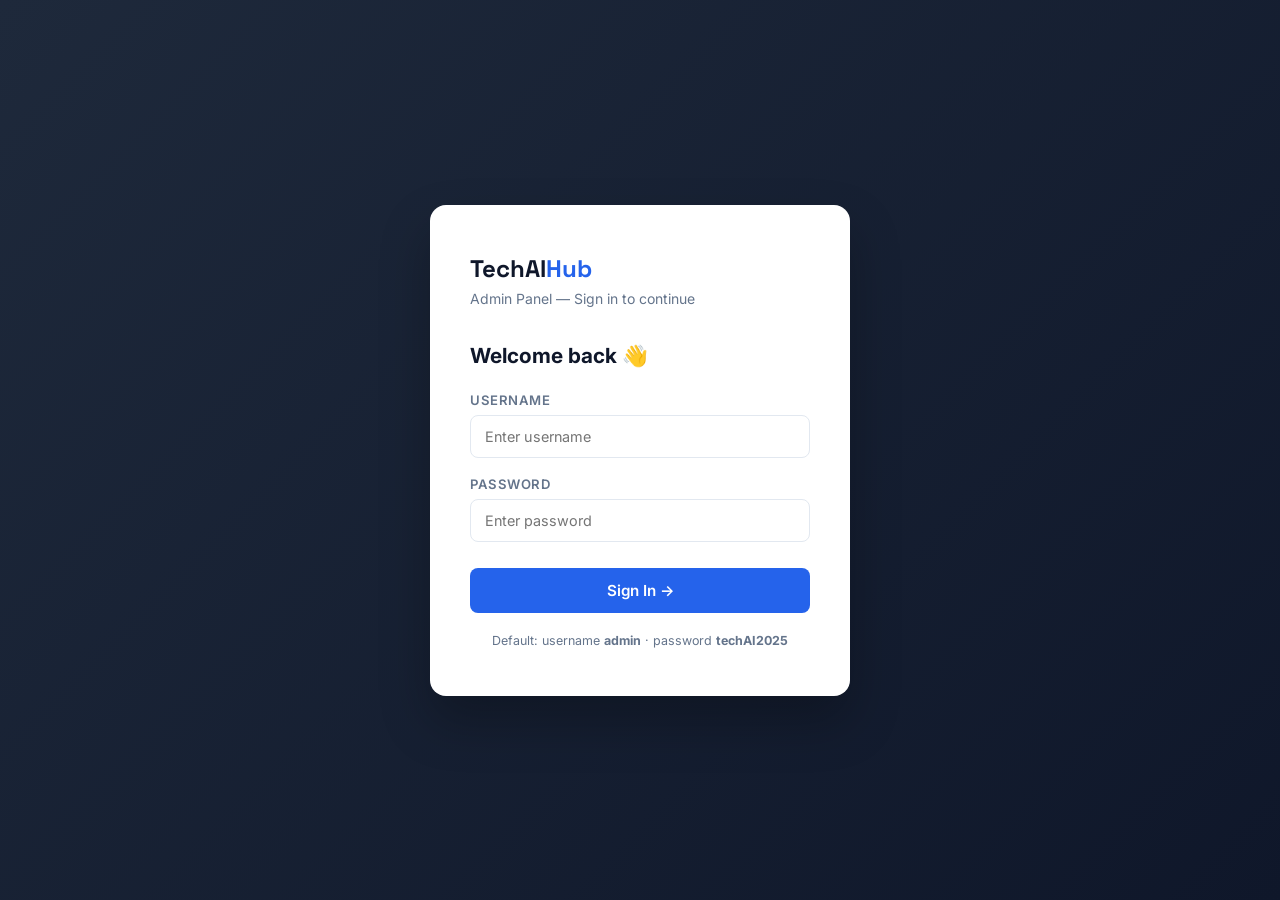
==== admin.html @ 3c43b951 "Create admin.html" ====
<!DOCTYPE html>
<html lang="en">
<head>
  <meta charset="UTF-8">
  <meta name="viewport" content="width=device-width, initial-scale=1.0">
  <title>TechAI Hub — Admin Panel</title>
  <link href="https://fonts.googleapis.com/css2?family=Inter:wght@300;400;500;600;700&family=Space+Grotesk:wght@500;700&display=swap" rel="stylesheet">
  <style>
    :root {
      --bg: #f4f6fb; --surface: #ffffff; --border: #e2e8f0;
      --text: #0f172a; --muted: #64748b; --accent: #2563eb;
      --accent-light: #eff6ff; --danger: #ef4444; --success: #22c55e;
      --warning: #f59e0b; --sidebar: #1e293b; --sidebar-text: #94a3b8;
    }
    * { margin: 0; padding: 0; box-sizing: border-box; }
    body { font-family: 'Inter', sans-serif; background: var(--bg); color: var(--text); }

    /* LOGIN */
    #loginPage {
      min-height: 100vh; display: flex; align-items: center;
      justify-content: center; background: linear-gradient(135deg, #1e293b, #0f172a);
    }
    .login-box {
      background: white; border-radius: 16px; padding: 48px 40px;
      width: 100%; max-width: 420px; box-shadow: 0 25px 50px rgba(0,0,0,0.25);
    }
    .login-logo { font-family: 'Space Grotesk', sans-serif; font-size: 1.5rem; font-weight: 700; color: var(--text); margin-bottom: 6px; }
    .login-logo span { color: var(--accent); }
    .login-subtitle { color: var(--muted); font-size: 0.875rem; margin-bottom: 36px; }
    .login-box h2 { font-size: 1.3rem; font-weight: 700; margin-bottom: 24px; }
    .input-group { margin-bottom: 18px; }
    .input-group label { display: block; font-size: 0.82rem; font-weight: 600; margin-bottom: 7px; color: var(--muted); text-transform: uppercase; letter-spacing: 0.5px; }
    .input-group input { width: 100%; padding: 12px 14px; border: 1.5px solid var(--border); border-radius: 8px; font-size: 0.9rem; font-family: 'Inter', sans-serif; outline: none; transition: border-color 0.2s; }
    .input-group input:focus { border-color: var(--accent); }
    .login-btn { width: 100%; background: var(--accent); color: white; border: none; padding: 13px; border-radius: 8px; font-size: 0.95rem; font-weight: 600; cursor: pointer; font-family: 'Inter', sans-serif; transition: background 0.2s; margin-top: 8px; }
    .login-btn:hover { background: #1d4ed8; }
    .login-error { background: #fef2f2; border: 1px solid #fecaca; color: var(--danger); padding: 10px 14px; border-radius: 7px; font-size: 0.85rem; margin-bottom: 16px; display: none; }
    .login-hint { text-align: center; color: var(--muted); font-size: 0.78rem; margin-top: 20px; }

    /* ADMIN LAYOUT */
    #adminPanel { display: none; min-height: 100vh; }
    .layout { display: flex; min-height: 100vh; }

    /* SIDEBAR */
    .sidebar {
      width: 240px; background: var(--sidebar); color: white;
      display: flex; flex-direction: column; position: fixed;
      top: 0; left: 0; bottom: 0; z-index: 50; transition: transform 0.3s;
    }
    .sidebar-header { padding: 24px 20px; border-bottom: 1px solid rgba(255,255,255,0.08); }
    .sidebar-logo { font-family: 'Space Grotesk', sans-serif; font-weight: 700; font-size: 1.1rem; color: white; }
    .sidebar-logo span { color: #60a5fa; }
    .sidebar-role { font-size: 0.72rem; color: var(--sidebar-text); margin-top: 3px; }
    .sidebar-nav { flex: 1; padding: 16px 0; }
    .nav-item {
      display: flex; align-items: center; gap: 12px;
      padding: 11px 20px; color: var(--sidebar-text);
      cursor: pointer; font-size: 0.875rem; font-weight: 500;
      transition: all 0.2s; border-left: 3px solid transparent;
    }
    .nav-item:hover { color: white; background: rgba(255,255,255,0.05); }
    .nav-item.active { color: white; background: rgba(37,99,235,0.2); border-left-color: var(--accent); }
    .nav-item .icon { font-size: 1rem; width: 20px; text-align: center; }
    .nav-badge { background: var(--danger); color: white; font-size: 0.65rem; padding: 2px 6px; border-radius: 10px; margin-left: auto; font-weight: 700; }
    .sidebar-footer { padding: 16px 20px; border-top: 1px solid rgba(255,255,255,0.08); }
    .logout-btn { display: flex; align-items: center; gap: 10px; color: var(--sidebar-text); cursor: pointer; font-size: 0.875rem; transition: color 0.2s; background: none; border: none; font-family: 'Inter', sans-serif; }
    .logout-btn:hover { color: white; }

    /* MAIN CONTENT */
    .main { margin-left: 240px; flex: 1; padding: 32px; min-height: 100vh; }
    .topbar { display: flex; justify-content: space-between; align-items: center; margin-bottom: 32px; }
    .topbar h1 { font-family: 'Space Grotesk', sans-serif; font-size: 1.5rem; font-weight: 700; }
    .topbar-right { display: flex; align-items: center; gap: 12px; }
    .admin-avatar { width: 36px; height: 36px; border-radius: 50%; background: var(--accent); color: white; display: flex; align-items: center; justify-content: center; font-weight: 700; font-size: 0.9rem; }

    /* VIEWS */
    .view { display: none; }
    .view.active { display: block; }

    /* STATS */
    .stats-grid { display: grid; grid-template-columns: repeat(auto-fill, minmax(200px, 1fr)); gap: 20px; margin-bottom: 32px; }
    .stat-card { background: var(--surface); border: 1px solid var(--border); border-radius: 12px; padding: 24px; }
    .stat-card .s-label { font-size: 0.78rem; font-weight: 600; text-transform: uppercase; letter-spacing: 0.5px; color: var(--muted); margin-bottom: 8px; }
    .stat-card .s-num { font-family: 'Space Grotesk', sans-serif; font-size: 2rem; font-weight: 700; }
    .stat-card .s-icon { font-size: 1.5rem; margin-bottom: 10px; }
    .stat-card.blue .s-num { color: var(--accent); }
    .stat-card.green .s-num { color: var(--success); }
    .stat-card.orange .s-num { color: var(--warning); }

    /* CARDS */
    .card { background: var(--surface); border: 1px solid var(--border); border-radius: 12px; padding: 24px; margin-bottom: 24px; }
    .card-header { display: flex; justify-content: space-between; align-items: center; margin-bottom: 20px; }
    .card-title { font-weight: 700; font-size: 1rem; }

    /* BUTTONS */
    .btn { padding: 9px 18px; border-radius: 7px; font-size: 0.85rem; font-weight: 600; cursor: pointer; border: none; font-family: 'Inter', sans-serif; transition: all 0.2s; }
    .btn-blue { background: var(--accent); color: white; }
    .btn-blue:hover { background: #1d4ed8; }
    .btn-outline { background: transparent; color: var(--text); border: 1.5px solid var(--border); }
    .btn-outline:hover { border-color: var(--accent); color: var(--accent); }
    .btn-danger { background: #fef2f2; color: var(--danger); border: 1px solid #fecaca; }
    .btn-danger:hover { background: var(--danger); color: white; }
    .btn-success { background: #f0fdf4; color: var(--success); border: 1px solid #bbf7d0; }
    .btn-sm { padding: 6px 12px; font-size: 0.78rem; }

    /* TABLE */
    .table-wrap { overflow-x: auto; }
    table { width: 100%; border-collapse: collapse; }
    th { text-align: left; padding: 10px 14px; font-size: 0.75rem; font-weight: 600; text-transform: uppercase; letter-spacing: 0.5px; color: var(--muted); border-bottom: 1px solid var(--border); }
    td { padding: 14px; font-size: 0.875rem; border-bottom: 1px solid var(--border); vertical-align: top; }
    tr:last-child td { border-bottom: none; }
    tr:hover td { background: #f8fafc; }
    .tag { display: inline-block; padding: 3px 10px; border-radius: 4px; font-size: 0.72rem; font-weight: 600; }
    .tag-blue { background: var(--accent-light); color: var(--accent); }
    .tag-green { background: #f0fdf4; color: var(--success); }
    .tag-orange { background: #fffbeb; color: var(--warning); }
    .tag-gray { background: #f1f5f9; color: var(--muted); }

    /* FORM */
    .form-grid { display: grid; grid-template-columns: 1fr 1fr; gap: 16px; }
    .form-group { margin-bottom: 18px; }
    .form-group.full { grid-column: 1 / -1; }
    .form-group label { display: block; font-size: 0.82rem; font-weight: 600; margin-bottom: 7px; color: var(--muted); text-transform: uppercase; letter-spacing: 0.5px; }
    .form-group input, .form-group select, .form-group textarea {
      width: 100%; padding: 11px 14px; border: 1.5px solid var(--border);
      border-radius: 8px; font-size: 0.875rem; font-family: 'Inter', sans-serif;
      background: white; color: var(--text); outline: none; transition: border-color 0.2s;
    }
    .form-group input:focus, .form-group select:focus, .form-group textarea:focus { border-color: var(--accent); }
    .form-group textarea { resize: vertical; min-height: 180px; line-height: 1.6; }
    .form-actions { display: flex; gap: 12px; justify-content: flex-end; margin-top: 8px; }

    /* MODAL */
    .modal-overlay { display: none; position: fixed; inset: 0; background: rgba(0,0,0,0.5); z-index: 200; align-items: center; justify-content: center; padding: 20px; }
    .modal-overlay.open { display: flex; }
    .modal-box { background: white; border-radius: 12px; padding: 32px; max-width: 640px; width: 100%; max-height: 90vh; overflow-y: auto; }
    .modal-title { font-family: 'Space Grotesk', sans-serif; font-size: 1.2rem; font-weight: 700; margin-bottom: 24px; }

    /* MESSAGE CARD */
    .msg-card { background: var(--surface); border: 1px solid var(--border); border-radius: 10px; padding: 20px; margin-bottom: 16px; transition: border-color 0.2s; }
    .msg-card.unread { border-left: 3px solid var(--accent); }
    .msg-card.read { opacity: 0.7; }
    .msg-header { display: flex; justify-content: space-between; align-items: flex-start; margin-bottom: 10px; }
    .msg-name { font-weight: 600; font-size: 0.95rem; }
    .msg-email { font-size: 0.8rem; color: var(--muted); }
    .msg-subject { font-size: 0.85rem; font-weight: 600; color: var(--accent); margin-bottom: 8px; }
    .msg-body { font-size: 0.875rem; color: #444; line-height: 1.6; }
    .msg-time { font-size: 0.75rem; color: var(--muted); }
    .unread-dot { width: 8px; height: 8px; border-radius: 50%; background: var(--accent); display: inline-block; margin-right: 6px; }

    /* TOAST */
    .toast { position: fixed; bottom: 24px; right: 24px; background: var(--text); color: white; padding: 12px 20px; border-radius: 8px; font-size: 0.875rem; font-weight: 500; z-index: 999; transform: translateY(100px); opacity: 0; transition: all 0.3s; }
    .toast.show { transform: translateY(0); opacity: 1; }
    .toast.green { background: var(--success); }
    .toast.red { background: var(--danger); }

    .empty-state { text-align: center; padding: 48px 20px; color: var(--muted); }
    .empty-state .empty-icon { font-size: 3rem; margin-bottom: 12px; }
    .empty-state p { font-size: 0.95rem; }

    @media (max-width: 768px) {
      .sidebar { transform: translateX(-100%); }
      .sidebar.open { transform: translateX(0); }
      .main { margin-left: 0; padding: 20px; }
      .form-grid { grid-template-columns: 1fr; }
      .stats-grid { grid-template-columns: 1fr 1fr; }
    }
  </style>
</head>
<body>

<!-- LOGIN PAGE -->
<div id="loginPage">
  <div class="login-box">
    <div class="login-logo">TechAI<span>Hub</span></div>
    <div class="login-subtitle">Admin Panel — Sign in to continue</div>
    <h2>Welcome back 👋</h2>
    <div class="login-error" id="loginError">❌ Wrong username or password. Try again.</div>
    <div class="input-group">
      <label>Username</label>
      <input type="text" id="loginUser" placeholder="Enter username" onkeydown="if(event.key==='Enter')doLogin()">
    </div>
    <div class="input-group">
      <label>Password</label>
      <input type="password" id="loginPass" placeholder="Enter password" onkeydown="if(event.key==='Enter')doLogin()">
    </div>
    <button class="login-btn" onclick="doLogin()">Sign In →</button>
    <div class="login-hint">Default: username <strong>admin</strong> · password <strong>techAI2025</strong></div>
  </div>
</div>

<!-- ADMIN PANEL -->
<div id="adminPanel">
  <div class="layout">

    <!-- SIDEBAR -->
    <aside class="sidebar" id="sidebar">
      <div class="sidebar-header">
        <div class="sidebar-logo">TechAI<span>Hub</span></div>
        <div class="sidebar-role">⚡ Admin Panel</div>
      </div>
      <nav class="sidebar-nav">
        <div class="nav-item active" onclick="switchView('dashboard', this)">
          <span class="icon">📊</span> Dashboard
        </div>
        <div class="nav-item" onclick="switchView('posts', this)">
          <span class="icon">✍️</span> Blog Posts
        </div>
        <div class="nav-item" onclick="switchView('addPost', this)">
          <span class="icon">➕</span> Add New Post
        </div>
        <div class="nav-item" onclick="switchView('messages', this)" id="msgNavItem">
          <span class="icon">💬</span> Messages
          <span class="nav-badge" id="unreadBadge" style="display:none">0</span>
        </div>
        <div class="nav-item" onclick="switchView('settings', this)">
          <span class="icon">⚙️</span> Settings
        </div>
      </nav>
      <div class="sidebar-footer">
        <button class="logout-btn" onclick="doLogout()">🚪 Sign Out</button>
      </div>
    </aside>

    <!-- MAIN -->
    <main class="main">

      <!-- TOPBAR -->
      <div class="topbar">
        <h1 id="pageTitle">Dashboard</h1>
        <div class="topbar-right">
          <span style="font-size:0.85rem;color:var(--muted)">Hello, Admin</span>
          <div class="admin-avatar">A</div>
        </div>
      </div>

      <!-- DASHBOARD -->
      <div class="view active" id="view-dashboard">
        <div class="stats-grid">
          <div class="stat-card blue">
            <div class="s-icon">📝</div>
            <div class="s-label">Total Posts</div>
            <div class="s-num" id="statPosts">0</div>
          </div>
          <div class="stat-card green">
            <div class="s-icon">💬</div>
            <div class="s-label">Total Messages</div>
            <div class="s-num" id="statMessages">0</div>
          </div>
          <div class="stat-card orange">
            <div class="s-icon">🔔</div>
            <div class="s-label">Unread Messages</div>
            <div class="s-num" id="statUnread">0</div>
          </div>
        </div>

        <div class="card">
          <div class="card-header">
            <div class="card-title">Recent Posts</div>
            <button class="btn btn-blue btn-sm" onclick="switchView('addPost', null)">+ New Post</button>
          </div>
          <div id="dashRecentPosts"></div>
        </div>

        <div class="card">
          <div class="card-header">
            <div class="card-title">Recent Messages</div>
            <button class="btn btn-outline btn-sm" onclick="switchView('messages', null)">View All</button>
          </div>
          <div id="dashRecentMessages"></div>
        </div>
      </div>

      <!-- ALL POSTS -->
      <div class="view" id="view-posts">
        <div class="card">
          <div class="card-header">
            <div class="card-title">All Blog Posts</div>
            <button class="btn btn-blue" onclick="switchView('addPost', null)">+ Add New Post</button>
          </div>
          <div class="table-wrap">
            <table>
              <thead>
                <tr>
                  <th>Title</th>
                  <th>Category</th>
                  <th>Date</th>
                  <th>Actions</th>
                </tr>
              </thead>
              <tbody id="postsTableBody"></tbody>
            </table>
          </div>
          <div id="postsEmpty" class="empty-state" style="display:none">
            <div class="empty-icon">📝</div>
            <p>No posts yet. <strong>Add your first post!</strong></p>
          </div>
        </div>
      </div>

      <!-- ADD POST -->
      <div class="view" id="view-addPost">
        <div class="card">
          <div class="card-header">
            <div class="card-title" id="addPostTitle">✍️ Add New Post</div>
          </div>
          <div class="form-grid">
            <div class="form-group full">
              <label>Post Title *</label>
              <input type="text" id="pTitle" placeholder="e.g. 10 Best AI Tools for Students in 2025">
            </div>
            <div class="form-group">
              <label>Category *</label>
              <select id="pCategory">
                <option value="">Select category...</option>
                <option>AI Tools</option>
                <option>Tutorial</option>
                <option>Comparison</option>
                <option>Career</option>
                <option>Python</option>
                <option>Machine Learning</option>
                <option>News</option>
                <option>Free Tools</option>
              </select>
            </div>
            <div class="form-group">
              <label>Read Time</label>
              <input type="text" id="pReadTime" placeholder="e.g. 5 min read">
            </div>
            <div class="form-group full">
              <label>Short Description *</label>
              <input type="text" id="pDesc" placeholder="Brief description shown on the blog cards">
            </div>
            <div class="form-group full">
              <label>Full Article Content *</label>
              <textarea id="pContent" style="min-height:300px" placeholder="Write your full blog post here...&#10;&#10;You can use simple formatting:&#10;## Heading&#10;**bold text**&#10;- bullet point"></textarea>
            </div>
          </div>
          <div class="form-actions">
            <button class="btn btn-outline" onclick="cancelEdit()">Cancel</button>
            <button class="btn btn-blue" onclick="savePost()" id="savePostBtn">Publish Post 🚀</button>
          </div>
        </div>
      </div>

      <!-- MESSAGES -->
      <div class="view" id="view-messages">
        <div style="display:flex;justify-content:space-between;align-items:center;margin-bottom:20px">
          <div style="font-size:0.875rem;color:var(--muted)" id="msgCount"></div>
          <button class="btn btn-outline btn-sm" onclick="markAllRead()">✓ Mark All as Read</button>
        </div>
        <div id="messagesList"></div>
        <div id="messagesEmpty" class="empty-state" style="display:none">
          <div class="empty-icon">💬</div>
          <p>No messages yet. When someone fills the contact form, it'll appear here.</p>
        </div>
      </div>

      <!-- SETTINGS -->
      <div class="view" id="view-settings">
        <div class="card" style="max-width:500px">
          <div class="card-header"><div class="card-title">🔐 Change Password</div></div>
          <div class="form-group">
            <label>Current Password</label>
            <input type="password" id="sOldPass" placeholder="Current password">
          </div>
          <div class="form-group">
            <label>New Password</label>
            <input type="password" id="sNewPass" placeholder="New password">
          </div>
          <div class="form-group">
            <label>Confirm New Password</label>
            <input type="password" id="sConfPass" placeholder="Confirm new password">
          </div>
          <button class="btn btn-blue" onclick="changePassword()">Update Password</button>
        </div>

        <div class="card" style="max-width:500px">
          <div class="card-header"><div class="card-title">🗑️ Danger Zone</div></div>
          <p style="color:var(--muted);font-size:0.875rem;margin-bottom:16px">These actions cannot be undone.</p>
          <div style="display:flex;gap:12px;flex-wrap:wrap">
            <button class="btn btn-danger" onclick="clearAllMessages()">Delete All Messages</button>
            <button class="btn btn-danger" onclick="clearAllPosts()">Delete All Posts</button>
          </div><!DOCTYPE html>
<html lang="en">
<head>
  <meta charset="UTF-8">
  <meta name="viewport" content="width=device-width, initial-scale=1.0">
  <title>TechAI Hub — Admin Panel</title>
  <link href="https://fonts.googleapis.com/css2?family=Inter:wght@300;400;500;600;700&family=Space+Grotesk:wght@500;700&display=swap" rel="stylesheet">
  <style>
    :root {
      --bg: #f4f6fb; --surface: #ffffff; --border: #e2e8f0;
      --text: #0f172a; --muted: #64748b; --accent: #2563eb;
      --accent-light: #eff6ff; --danger: #ef4444; --success: #22c55e;
      --warning: #f59e0b; --sidebar: #1e293b; --sidebar-text: #94a3b8;
    }
    * { margin: 0; padding: 0; box-sizing: border-box; }
    body { font-family: 'Inter', sans-serif; background: var(--bg); color: var(--text); }

    /* LOGIN */
    #loginPage {
      min-height: 100vh; display: flex; align-items: center;
      justify-content: center; background: linear-gradient(135deg, #1e293b, #0f172a);
    }
    .login-box {
      background: white; border-radius: 16px; padding: 48px 40px;
      width: 100%; max-width: 420px; box-shadow: 0 25px 50px rgba(0,0,0,0.25);
    }
    .login-logo { font-family: 'Space Grotesk', sans-serif; font-size: 1.5rem; font-weight: 700; color: var(--text); margin-bottom: 6px; }
    .login-logo span { color: var(--accent); }
    .login-subtitle { color: var(--muted); font-size: 0.875rem; margin-bottom: 36px; }
    .login-box h2 { font-size: 1.3rem; font-weight: 700; margin-bottom: 24px; }
    .input-group { margin-bottom: 18px; }
    .input-group label { display: block; font-size: 0.82rem; font-weight: 600; margin-bottom: 7px; color: var(--muted); text-transform: uppercase; letter-spacing: 0.5px; }
    .input-group input { width: 100%; padding: 12px 14px; border: 1.5px solid var(--border); border-radius: 8px; font-size: 0.9rem; font-family: 'Inter', sans-serif; outline: none; transition: border-color 0.2s; }
    .input-group input:focus { border-color: var(--accent); }
    .login-btn { width: 100%; background: var(--accent); color: white; border: none; padding: 13px; border-radius: 8px; font-size: 0.95rem; font-weight: 600; cursor: pointer; font-family: 'Inter', sans-serif; transition: background 0.2s; margin-top: 8px; }
    .login-btn:hover { background: #1d4ed8; }
    .login-error { background: #fef2f2; border: 1px solid #fecaca; color: var(--danger); padding: 10px 14px; border-radius: 7px; font-size: 0.85rem; margin-bottom: 16px; display: none; }
    .login-hint { text-align: center; color: var(--muted); font-size: 0.78rem; margin-top: 20px; }

    /* ADMIN LAYOUT */
    #adminPanel { display: none; min-height: 100vh; }
    .layout { display: flex; min-height: 100vh; }

    /* SIDEBAR */
    .sidebar {
      width: 240px; background: var(--sidebar); color: white;
      display: flex; flex-direction: column; position: fixed;
      top: 0; left: 0; bottom: 0; z-index: 50; transition: transform 0.3s;
    }
    .sidebar-header { padding: 24px 20px; border-bottom: 1px solid rgba(255,255,255,0.08); }
    .sidebar-logo { font-family: 'Space Grotesk', sans-serif; font-weight: 700; font-size: 1.1rem; color: white; }
    .sidebar-logo span { color: #60a5fa; }
    .sidebar-role { font-size: 0.72rem; color: var(--sidebar-text); margin-top: 3px; }
    .sidebar-nav { flex: 1; padding: 16px 0; }
    .nav-item {
      display: flex; align-items: center; gap: 12px;
      padding: 11px 20px; color: var(--sidebar-text);
      cursor: pointer; font-size: 0.875rem; font-weight: 500;
      transition: all 0.2s; border-left: 3px solid transparent;
    }
    .nav-item:hover { color: white; background: rgba(255,255,255,0.05); }
    .nav-item.active { color: white; background: rgba(37,99,235,0.2); border-left-color: var(--accent); }
    .nav-item .icon { font-size: 1rem; width: 20px; text-align: center; }
    .nav-badge { background: var(--danger); color: white; font-size: 0.65rem; padding: 2px 6px; border-radius: 10px; margin-left: auto; font-weight: 700; }
    .sidebar-footer { padding: 16px 20px; border-top: 1px solid rgba(255,255,255,0.08); }
    .logout-btn { display: flex; align-items: center; gap: 10px; color: var(--sidebar-text); cursor: pointer; font-size: 0.875rem; transition: color 0.2s; background: none; border: none; font-family: 'Inter', sans-serif; }
    .logout-btn:hover { color: white; }

    /* MAIN CONTENT */
    .main { margin-left: 240px; flex: 1; padding: 32px; min-height: 100vh; }
    .topbar { display: flex; justify-content: space-between; align-items: center; margin-bottom: 32px; }
    .topbar h1 { font-family: 'Space Grotesk', sans-serif; font-size: 1.5rem; font-weight: 700; }
    .topbar-right { display: flex; align-items: center; gap: 12px; }
    .admin-avatar { width: 36px; height: 36px; border-radius: 50%; background: var(--accent); color: white; display: flex; align-items: center; justify-content: center; font-weight: 700; font-size: 0.9rem; }

    /* VIEWS */
    .view { display: none; }
    .view.active { display: block; }

    /* STATS */
    .stats-grid { display: grid; grid-template-columns: repeat(auto-fill, minmax(200px, 1fr)); gap: 20px; margin-bottom: 32px; }
    .stat-card { background: var(--surface); border: 1px solid var(--border); border-radius: 12px; padding: 24px; }
    .stat-card .s-label { font-size: 0.78rem; font-weight: 600; text-transform: uppercase; letter-spacing: 0.5px; color: var(--muted); margin-bottom: 8px; }
    .stat-card .s-num { font-family: 'Space Grotesk', sans-serif; font-size: 2rem; font-weight: 700; }
    .stat-card .s-icon { font-size: 1.5rem; margin-bottom: 10px; }
    .stat-card.blue .s-num { color: var(--accent); }
    .stat-card.green .s-num { color: var(--success); }
    .stat-card.orange .s-num { color: var(--warning); }

    /* CARDS */
    .card { background: var(--surface); border: 1px solid var(--border); border-radius: 12px; padding: 24px; margin-bottom: 24px; }
    .card-header { display: flex; justify-content: space-between; align-items: center; margin-bottom: 20px; }
    .card-title { font-weight: 700; font-size: 1rem; }

    /* BUTTONS */
    .btn { padding: 9px 18px; border-radius: 7px; font-size: 0.85rem; font-weight: 600; cursor: pointer; border: none; font-family: 'Inter', sans-serif; transition: all 0.2s; }
    .btn-blue { background: var(--accent); color: white; }
    .btn-blue:hover { background: #1d4ed8; }
    .btn-outline { background: transparent; color: var(--text); border: 1.5px solid var(--border); }
    .btn-outline:hover { border-color: var(--accent); color: var(--accent); }
    .btn-danger { background: #fef2f2; color: var(--danger); border: 1px solid #fecaca; }
    .btn-danger:hover { background: var(--danger); color: white; }
    .btn-success { background: #f0fdf4; color: var(--success); border: 1px solid #bbf7d0; }
    .btn-sm { padding: 6px 12px; font-size: 0.78rem; }

    /* TABLE */
    .table-wrap { overflow-x: auto; }
    table { width: 100%; border-collapse: collapse; }
    th { text-align: left; padding: 10px 14px; font-size: 0.75rem; font-weight: 600; text-transform: uppercase; letter-spacing: 0.5px; color: var(--muted); border-bottom: 1px solid var(--border); }
    td { padding: 14px; font-size: 0.875rem; border-bottom: 1px solid var(--border); vertical-align: top; }
    tr:last-child td { border-bottom: none; }
    tr:hover td { background: #f8fafc; }
    .tag { display: inline-block; padding: 3px 10px; border-radius: 4px; font-size: 0.72rem; font-weight: 600; }
    .tag-blue { background: var(--accent-light); color: var(--accent); }
    .tag-green { background: #f0fdf4; color: var(--success); }
    .tag-orange { background: #fffbeb; color: var(--warning); }
    .tag-gray { background: #f1f5f9; color: var(--muted); }

    /* FORM */
    .form-grid { display: grid; grid-template-columns: 1fr 1fr; gap: 16px; }
    .form-group { margin-bottom: 18px; }
    .form-group.full { grid-column: 1 / -1; }
    .form-group label { display: block; font-size: 0.82rem; font-weight: 600; margin-bottom: 7px; color: var(--muted); text-transform: uppercase; letter-spacing: 0.5px; }
    .form-group input, .form-group select, .form-group textarea {
      width: 100%; padding: 11px 14px; border: 1.5px solid var(--border);
      border-radius: 8px; font-size: 0.875rem; font-family: 'Inter', sans-serif;
      background: white; color: var(--text); outline: none; transition: border-color 0.2s;
    }
    .form-group input:focus, .form-group select:focus, .form-group textarea:focus { border-color: var(--accent); }
    .form-group textarea { resize: vertical; min-height: 180px; line-height: 1.6; }
    .form-actions { display: flex; gap: 12px; justify-content: flex-end; margin-top: 8px; }

    /* MODAL */
    .modal-overlay { display: none; position: fixed; inset: 0; background: rgba(0,0,0,0.5); z-index: 200; align-items: center; justify-content: center; padding: 20px; }
    .modal-overlay.open { display: flex; }
    .modal-box { background: white; border-radius: 12px; padding: 32px; max-width: 640px; width: 100%; max-height: 90vh; overflow-y: auto; }
    .modal-title { font-family: 'Space Grotesk', sans-serif; font-size: 1.2rem; font-weight: 700; margin-bottom: 24px; }

    /* MESSAGE CARD */
    .msg-card { background: var(--surface); border: 1px solid var(--border); border-radius: 10px; padding: 20px; margin-bottom: 16px; transition: border-color 0.2s; }
    .msg-card.unread { border-left: 3px solid var(--accent); }
    .msg-card.read { opacity: 0.7; }
    .msg-header { display: flex; justify-content: space-between; align-items: flex-start; margin-bottom: 10px; }
    .msg-name { font-weight: 600; font-size: 0.95rem; }
    .msg-email { font-size: 0.8rem; color: var(--muted); }
    .msg-subject { font-size: 0.85rem; font-weight: 600; color: var(--accent); margin-bottom: 8px; }
    .msg-body { font-size: 0.875rem; color: #444; line-height: 1.6; }
    .msg-time { font-size: 0.75rem; color: var(--muted); }
    .unread-dot { width: 8px; height: 8px; border-radius: 50%; background: var(--accent); display: inline-block; margin-right: 6px; }

    /* TOAST */
    .toast { position: fixed; bottom: 24px; right: 24px; background: var(--text); color: white; padding: 12px 20px; border-radius: 8px; font-size: 0.875rem; font-weight: 500; z-index: 999; transform: translateY(100px); opacity: 0; transition: all 0.3s; }
    .toast.show { transform: translateY(0); opacity: 1; }
    .toast.green { background: var(--success); }
    .toast.red { background: var(--danger); }

    .empty-state { text-align: center; padding: 48px 20px; color: var(--muted); }
    .empty-state .empty-icon { font-size: 3rem; margin-bottom: 12px; }
    .empty-state p { font-size: 0.95rem; }

    @media (max-width: 768px) {
      .sidebar { transform: translateX(-100%); }
      .sidebar.open { transform: translateX(0); }
      .main { margin-left: 0; padding: 20px; }
      .form-grid { grid-template-columns: 1fr; }
      .stats-grid { grid-template-columns: 1fr 1fr; }
    }
  </style>
</head>
<body>

<!-- LOGIN PAGE -->
<div id="loginPage">
  <div class="login-box">
    <div class="login-logo">TechAI<span>Hub</span></div>
    <div class="login-subtitle">Admin Panel — Sign in to continue</div>
    <h2>Welcome back 👋</h2>
    <div class="login-error" id="loginError">❌ Wrong username or password. Try again.</div>
    <div class="input-group">
      <label>Username</label>
      <input type="text" id="loginUser" placeholder="Enter username" onkeydown="if(event.key==='Enter')doLogin()">
    </div>
    <div class="input-group">
      <label>Password</label>
      <input type="password" id="loginPass" placeholder="Enter password" onkeydown="if(event.key==='Enter')doLogin()">
    </div>
    <button class="login-btn" onclick="doLogin()">Sign In →</button>
    <div class="login-hint">Default: username <strong>admin</strong> · password <strong>techAI2025</strong></div>
  </div>
</div>

<!-- ADMIN PANEL -->
<div id="adminPanel">
  <div class="layout">

    <!-- SIDEBAR -->
    <aside class="sidebar" id="sidebar">
      <div class="sidebar-header">
        <div class="sidebar-logo">TechAI<span>Hub</span></div>
        <div class="sidebar-role">⚡ Admin Panel</div>
      </div>
      <nav class="sidebar-nav">
        <div class="nav-item active" onclick="switchView('dashboard', this)">
          <span class="icon">📊</span> Dashboard
        </div>
        <div class="nav-item" onclick="switchView('posts', this)">
          <span class="icon">✍️</span> Blog Posts
        </div>
        <div class="nav-item" onclick="switchView('addPost', this)">
          <span class="icon">➕</span> Add New Post
        </div>
        <div class="nav-item" onclick="switchView('messages', this)" id="msgNavItem">
          <span class="icon">💬</span> Messages
          <span class="nav-badge" id="unreadBadge" style="display:none">0</span>
        </div>
        <div class="nav-item" onclick="switchView('settings', this)">
          <span class="icon">⚙️</span> Settings
        </div>
      </nav>
      <div class="sidebar-footer">
        <button class="logout-btn" onclick="doLogout()">🚪 Sign Out</button>
      </div>
    </aside>

    <!-- MAIN -->
    <main class="main">

      <!-- TOPBAR -->
      <div class="topbar">
        <h1 id="pageTitle">Dashboard</h1>
        <div class="topbar-right">
          <span style="font-size:0.85rem;color:var(--muted)">Hello, Admin</span>
          <div class="admin-avatar">A</div>
        </div>
      </div>

      <!-- DASHBOARD -->
      <div class="view active" id="view-dashboard">
        <div class="stats-grid">
          <div class="stat-card blue">
            <div class="s-icon">📝</div>
            <div class="s-label">Total Posts</div>
            <div class="s-num" id="statPosts">0</div>
          </div>
          <div class="stat-card green">
            <div class="s-icon">💬</div>
            <div class="s-label">Total Messages</div>
            <div class="s-num" id="statMessages">0</div>
          </div>
          <div class="stat-card orange">
            <div class="s-icon">🔔</div>
            <div class="s-label">Unread Messages</div>
            <div class="s-num" id="statUnread">0</div>
          </div>
        </div>

        <div class="card">
          <div class="card-header">
            <div class="card-title">Recent Posts</div>
            <button class="btn btn-blue btn-sm" onclick="switchView('addPost', null)">+ New Post</button>
          </div>
          <div id="dashRecentPosts"></div>
        </div>

        <div class="card">
          <div class="card-header">
            <div class="card-title">Recent Messages</div>
            <button class="btn btn-outline btn-sm" onclick="switchView('messages', null)">View All</button>
          </div>
          <div id="dashRecentMessages"></div>
        </div>
      </div>

      <!-- ALL POSTS -->
      <div class="view" id="view-posts">
        <div class="card">
          <div class="card-header">
            <div class="card-title">All Blog Posts</div>
            <button class="btn btn-blue" onclick="switchView('addPost', null)">+ Add New Post</button>
          </div>
          <div class="table-wrap">
            <table>
              <thead>
                <tr>
                  <th>Title</th>
                  <th>Category</th>
                  <th>Date</th>
                  <th>Actions</th>
                </tr>
              </thead>
              <tbody id="postsTableBody"></tbody>
            </table>
          </div>
          <div id="postsEmpty" class="empty-state" style="display:none">
            <div class="empty-icon">📝</div>
            <p>No posts yet. <strong>Add your first post!</strong></p>
          </div>
        </div>
      </div>

      <!-- ADD POST -->
      <div class="view" id="view-addPost">
        <div class="card">
          <div class="card-header">
            <div class="card-title" id="addPostTitle">✍️ Add New Post</div>
          </div>
          <div class="form-grid">
            <div class="form-group full">
              <label>Post Title *</label>
              <input type="text" id="pTitle" placeholder="e.g. 10 Best AI Tools for Students in 2025">
            </div>
            <div class="form-group">
              <label>Category *</label>
              <select id="pCategory">
                <option value="">Select category...</option>
                <option>AI Tools</option>
                <option>Tutorial</option>
                <option>Comparison</option>
                <option>Career</option>
                <option>Python</option>
                <option>Machine Learning</option>
                <option>News</option>
                <option>Free Tools</option>
              </select>
            </div>
            <div class="form-group">
              <label>Read Time</label>
              <input type="text" id="pReadTime" placeholder="e.g. 5 min read">
            </div>
            <div class="form-group full">
              <label>Short Description *</label>
              <input type="text" id="pDesc" placeholder="Brief description shown on the blog cards">
            </div>
            <div class="form-group full">
              <label>Full Article Content *</label>
              <textarea id="pContent" style="min-height:300px" placeholder="Write your full blog post here...&#10;&#10;You can use simple formatting:&#10;## Heading&#10;**bold text**&#10;- bullet point"></textarea>
            </div>
          </div>
          <div class="form-actions">
            <button class="btn btn-outline" onclick="cancelEdit()">Cancel</button>
            <button class="btn btn-blue" onclick="savePost()" id="savePostBtn">Publish Post 🚀</button>
          </div>
        </div>
      </div>

      <!-- MESSAGES -->
      <div class="view" id="view-messages">
        <div style="display:flex;justify-content:space-between;align-items:center;margin-bottom:20px">
          <div style="font-size:0.875rem;color:var(--muted)" id="msgCount"></div>
          <button class="btn btn-outline btn-sm" onclick="markAllRead()">✓ Mark All as Read</button>
        </div>
        <div id="messagesList"></div>
        <div id="messagesEmpty" class="empty-state" style="display:none">
          <div class="empty-icon">💬</div>
          <p>No messages yet. When someone fills the contact form, it'll appear here.</p>
        </div>
      </div>

      <!-- SETTINGS -->
      <div class="view" id="view-settings">
        <div class="card" style="max-width:500px">
          <div class="card-header"><div class="card-title">🔐 Change Password</div></div>
          <div class="form-group">
            <label>Current Password</label>
            <input type="password" id="sOldPass" placeholder="Current password">
          </div>
          <div class="form-group">
            <label>New Password</label>
            <input type="password" id="sNewPass" placeholder="New password">
          </div>
          <div class="form-group">
            <label>Confirm New Password</label>
            <input type="password" id="sConfPass" placeholder="Confirm new password">
          </div>
          <button class="btn btn-blue" onclick="changePassword()">Update Password</button>
        </div>

        <div class="card" style="max-width:500px">
          <div class="card-header"><div class="card-title">🗑️ Danger Zone</div></div>
          <p style="color:var(--muted);font-size:0.875rem;margin-bottom:16px">These actions cannot be undone.</p>
          <div style="display:flex;gap:12px;flex-wrap:wrap">
            <button class="btn btn-danger" onclick="clearAllMessages()">Delete All Messages</button>
            <button class="btn btn-danger" onclick="clearAllPosts()">Delete All Posts</button>
          </div>
        </div>
      </div>

    </main>
  </div>
</div>


<!-- EDIT MODAL -->
<div class="modal-overlay" id="editModal">
  <div class="modal-box">
    <div class="modal-title">✏️ Edit Post</div>
    <div class="form-group">
      <label>Title</label>
      <input type="text" id="eTitle">
    </div>
    <div class="form-group">
      <label>Category</label>
      <select id="eCategory">
        <option>AI Tools</option><option>Tutorial</option><option>Comparison</option>
        <option>Career</option><option>Python</option><option>Machine Learning</option>
        <option>News</option><option>Free Tools</option>
      </select>
    </div>
    <div class="form-group">
      <label>Short Description</label>
      <input type="text" id="eDesc">
    </div>
    <div class="form-group">
      <label>Read Time</label>
      <input type="text" id="eReadTime">
    </div>
    <div class="form-group">
      <label>Full Content</label>
      <textarea id="eContent" style="min-height:250px"></textarea>
    </div>
    <div class="form-actions">
      <button class="btn btn-outline" onclick="closeEditModal()">Cancel</button>
      <button class="btn btn-blue" onclick="updatePost()">Save Changes</button>
    </div>
  </div>
</div>

<!-- TOAST -->
<div class="toast" id="toast"></div>

<script>
  // ---- STORAGE HELPERS ----
  const POSTS_KEY = 'techAIHub_posts';
  const MSGS_KEY  = 'techAIHub_messages';
  const PASS_KEY  = 'techAIHub_adminPass';

  function getPosts()    { try { return JSON.parse(localStorage.getItem(POSTS_KEY)) || []; } catch(e){ return []; } }
  function savePosts(p)  { localStorage.setItem(POSTS_KEY, JSON.stringify(p)); }
  function getMsgs()     { try { return JSON.parse(localStorage.getItem(MSGS_KEY))  || []; } catch(e){ return []; } }
  function saveMsgs(m)   { localStorage.setItem(MSGS_KEY,  JSON.stringify(m)); }
  function getPass()     { return localStorage.getItem(PASS_KEY) || 'techAI2025'; }

  // ---- AUTH ----
  function doLogin() {
    const u = document.getElementById('loginUser').value.trim();
    const p = document.getElementById('loginPass').value.trim();
    if (u === 'admin' && p === getPass()) {
      document.getElementById('loginPage').style.display  = 'none';
      document.getElementById('adminPanel').style.display = 'block';
      refreshAll();
    } else {
      document.getElementById('loginError').style.display = 'block';
    }
  }

  function doLogout() {
    document.getElementById('adminPanel').style.display = 'none';
    document.getElementById('loginPage').style.display  = 'flex';
    document.getElementById('loginUser').value = '';
    document.getElementById('loginPass').value = '';
    document.getElementById('loginError').style.display = 'none';
  }

  // ---- NAVIGATION ----
  function switchView(name, navEl) {
    document.querySelectorAll('.view').forEach(v => v.classList.remove('active'));
    document.getElementById('view-' + name).classList.add('active');
    document.querySelectorAll('.nav-item').forEach(n => n.classList.remove('active'));
    if (navEl) navEl.classList.add('active');
    const titles = { dashboard:'Dashboard', posts:'Blog Posts', addPost:'Add New Post', messages:'Messages', settings:'Settings' };
    document.getElementById('pageTitle').textContent = titles[name] || name;
    if (name === 'dashboard') renderDashboard();
    if (name === 'posts')     renderPostsTable();
    if (name === 'messages')  renderMessages();
    if (name === 'addPost')   resetPostForm();
  }

  // ---- REFRESH ----
  function refreshAll() {
    const unread = getMsgs().filter(m => !m.read).length;
    document.getElementById('unreadBadge').textContent = unread;
    document.getElementById('unreadBadge').style.display = unread > 0 ? 'inline-block' : 'none';
    document.getElementById('statPosts').textContent    = getPosts().length;
    document.getElementById('statMessages').textContent = getMsgs().length;
    document.getElementById('statUnread').textContent   = unread;
    renderDashboard();
  }

  // ---- DASHBOARD ----
  function renderDashboard() {
    const posts = getPosts().slice(-3).reverse();
    const msgs  = getMsgs().slice(-3).reverse();
    const rp = document.getElementById('dashRecentPosts');
    if (posts.length === 0) {
      rp.innerHTML = '<div class="empty-state"><div class="empty-icon">📝</div><p>No posts yet. <strong>Add your first post!</strong></p></div>';
    } else {
      rp.innerHTML = `<table style="width:100%;border-collapse:collapse">
        <thead><tr><th style="text-align:left;padding:8px 12px;font-size:0.75rem;color:var(--muted);border-bottom:1px solid var(--border)">Title</th><th style="text-align:left;padding:8px 12px;font-size:0.75rem;color:var(--muted);border-bottom:1px solid var(--border)">Category</th><th style="text-align:left;padding:8px 12px;font-size:0.75rem;color:var(--muted);border-bottom:1px solid var(--border)">Date</th></tr></thead>
        <tbody>${posts.map(p=>`<tr><td style="padding:12px;font-size:0.875rem;border-bottom:1px solid #f1f5f9">${p.title}</td><td style="padding:12px"><span class="tag tag-blue">${p.category}</span></td><td style="padding:12px;font-size:0.8rem;color:var(--muted)">${p.date}</td></tr>`).join('')}</tbody>
      </table>`;
    }
    const rm = document.getElementById('dashRecentMessages');
    if (msgs.length === 0) {
      rm.innerHTML = '<div class="empty-state"><div class="empty-icon">💬</div><p>No messages yet.</p></div>';
    } else {
      rm.innerHTML = msgs.map(m=>`
        <div style="padding:14px;border-bottom:1px solid var(--border);display:flex;justify-content:space-between;align-items:center">
          <div>
            ${!m.read ? '<span class="unread-dot"></span>' : ''}
            <strong style="font-size:0.875rem">${m.name}</strong>
            <span style="color:var(--muted);font-size:0.8rem;margin-left:8px">${m.subject || 'No subject'}</span>
          </div>
          <span style="font-size:0.75rem;color:var(--muted)">${m.time}</span>
        </div>`).join('');
    }
  }


  // ---- POSTS ----
  let editingId = null;

  function savePost() {
    const title    = document.getElementById('pTitle').value.trim();
    const category = document.getElementById('pCategory').value;
    const desc     = document.getElementById('pDesc').value.trim();
    const content  = document.getElementById('pContent').value.trim();
    const readTime = document.getElementById('pReadTime').value.trim() || '3 min read';
    if (!title || !category || !desc || !content) { showToast('Please fill all required fields!', 'red'); return; }
    const posts = getPosts();
    const now   = new Date();
    const dateStr = now.toLocaleDateString('en-US', { month: 'long', year: 'numeric' });
    posts.push({ id: Date.now(), title, category, desc, content, readTime, date: dateStr });
    savePosts(posts);
    showToast('✅ Post published successfully!', 'green');
    resetPostForm();
    refreshAll();
  }

  function resetPostForm() {
    ['pTitle','pCategory','pDesc','pContent','pReadTime'].forEach(id => {
      const el = document.getElementById(id);
      if (el) el.value = '';
    });
    document.getElementById('addPostTitle').textContent = '✍️ Add New Post';
    document.getElementById('savePostBtn').textContent  = 'Publish Post 🚀';
    editingId = null;
  }

  function cancelEdit() {
    resetPostForm();
    switchView('posts', document.querySelectorAll('.nav-item')[1]);
  }

  function renderPostsTable() {
    const posts = getPosts();
    const tbody = document.getElementById('postsTableBody');
    const empty = document.getElementById('postsEmpty');
    if (posts.length === 0) {
      tbody.innerHTML = '';
      empty.style.display = 'block';
      return;
    }
    empty.style.display = 'none';
    tbody.innerHTML = [...posts].reverse().map(p => `
      <tr>
        <td><strong style="font-size:0.875rem">${p.title}</strong><br><span style="color:var(--muted);font-size:0.78rem">${p.desc.substring(0,70)}...</span></td>
        <td><span class="tag tag-blue">${p.category}</span></td>
        <td style="color:var(--muted);font-size:0.8rem;white-space:nowrap">${p.date}</td>
        <td>
          <div style="display:flex;gap:8px">
            <button class="btn btn-outline btn-sm" onclick="openEdit(${p.id})">✏️ Edit</button>
            <button class="btn btn-danger btn-sm" onclick="deletePost(${p.id})">🗑️</button>
          </div>
        </td>
      </tr>`).join('');
  }

  function deletePost(id) {
    if (!confirm('Delete this post? This cannot be undone.')) return;
    savePosts(getPosts().filter(p => p.id !== id));
    renderPostsTable();
    refreshAll();
    showToast('Post deleted.', 'red');
  }

  function openEdit(id) {
    const post = getPosts().find(p => p.id === id);
    if (!post) return;
    editingId = id;
    document.getElementById('eTitle').value    = post.title;
    document.getElementById('eCategory').value = post.category;
    document.getElementById('eDesc').value     = post.desc;
    document.getElementById('eContent').value  = post.content;
    document.getElementById('eReadTime').value = post.readTime;
    document.getElementById('editModal').classList.add('open');
  }

  function updatePost() {
    const posts = getPosts();
    const idx   = posts.findIndex(p => p.id === editingId);
    if (idx === -1) return;
    posts[idx].title    = document.getElementById('eTitle').value.trim();
    posts[idx].category = document.getElementById('eCategory').value;
    posts[idx].desc     = document.getElementById('eDesc').value.trim();
    posts[idx].content  = document.getElementById('eContent').value.trim();
    posts[idx].readTime = document.getElementById('eReadTime').value.trim();
    savePosts(posts);
    closeEditModal();
    renderPostsTable();
    refreshAll();
    showToast('✅ Post updated!', 'green');
  }

  function closeEditModal() {
    document.getElementById('editModal').classList.remove('open');
    editingId = null;
  }

  // ---- MESSAGES ----
  function renderMessages() {
    const msgs  = getMsgs();
    const list  = document.getElementById('messagesList');
    const empty = document.getElementById('messagesEmpty');
    const count = document.getElementById('msgCount');
    const unread = msgs.filter(m => !m.read).length;
    count.textContent = `${msgs.length} total · ${unread} unread`;
    if (msgs.length === 0) { list.innerHTML = ''; empty.style.display = 'block'; return; }
    empty.style.display = 'none';
    list.innerHTML = [...msgs].reverse().map((m,i) => `
      <div class="msg-card ${m.read ? 'read' : 'unread'}" id="msg-${m.id}">
        <div class="msg-header">
          <div>
            <div class="msg-name">${!m.read ? '<span class="unread-dot"></span>' : ''}${m.name}</div>
            <div class="msg-email">${m.email}</div>
          </div>
          <div style="display:flex;gap:8px;align-items:center">
            <span class="msg-time">${m.time}</span>
            ${!m.read ? `<button class="btn btn-success btn-sm" onclick="markRead(${m.id})">Mark Read</button>` : '<span class="tag tag-gray">Read</span>'}
            <button class="btn btn-danger btn-sm" onclick="deleteMsg(${m.id})">🗑️</button>
          </div>
        </div>
        <div class="msg-subject">${m.subject || '(No subject)'}</div>
        <div class="msg-body">${m.message}</div>
      </div>`).join('');
  }

  function markRead(id) {
    const msgs = getMsgs();
    const m    = msgs.find(m => m.id === id);
    if (m) m.read = true;
    saveMsgs(msgs);
    renderMessages();
    refreshAll();
  }

  function markAllRead() {
    const msgs = getMsgs().map(m => ({ ...m, read: true }));
    saveMsgs(msgs);
    renderMessages();
    refreshAll();
    showToast('All messages marked as read.', 'green');
  }

  function deleteMsg(id) {
    if (!confirm('Delete this message?')) return;
    saveMsgs(getMsgs().filter(m => m.id !== id));
    renderMessages();
    refreshAll();
    showToast('Message deleted.', 'red');
  }

  // ---- SETTINGS ----
  function changePassword() {
    const old  = document.getElementById('sOldPass').value;
    const nw   = document.getElementById('sNewPass').value;
    const conf = document.getElementById('sConfPass').value;
    if (old !== getPass())   { showToast('Current password is wrong!', 'red'); return; }
    if (nw !== conf)         { showToast('New passwords do not match!', 'red'); return; }
    if (nw.length < 6)       { showToast('Password must be at least 6 characters!', 'red'); return; }
    localStorage.setItem(PASS_KEY, nw);
    document.getElementById('sOldPass').value = document.getElementById('sNewPass').value = document.getElementById('sConfPass').value = '';
    showToast('✅ Password updated successfully!', 'green');
  }

  function clearAllMessages() {
    if (!confirm('Delete ALL messages? This cannot be undone.')) return;
    saveMsgs([]);
    renderMessages();
    refreshAll();
    showToast('All messages deleted.', 'red');
  }

  function clearAllPosts() {
    if (!confirm('Delete ALL posts? This cannot be undone.')) return;
    savePosts([]);
    renderPostsTable();
    refreshAll();
    showToast('All posts deleted.', 'red');
  }

  // ---- TOAST ----
  function showToast(msg, type='') {
    const t = document.getElementById('toast');
    t.textContent = msg;
    t.className   = 'toast' + (type ? ' ' + type : '');
    t.classList.add('show');
    setTimeout(() => t.classList.remove('show'), 3000);
  }

  // Close modal on backdrop click
  document.getElementById('editModal').addEventListener('click', function(e) {
    if (e.target === this) closeEditModal();
  });
</script>
</body>
</html>
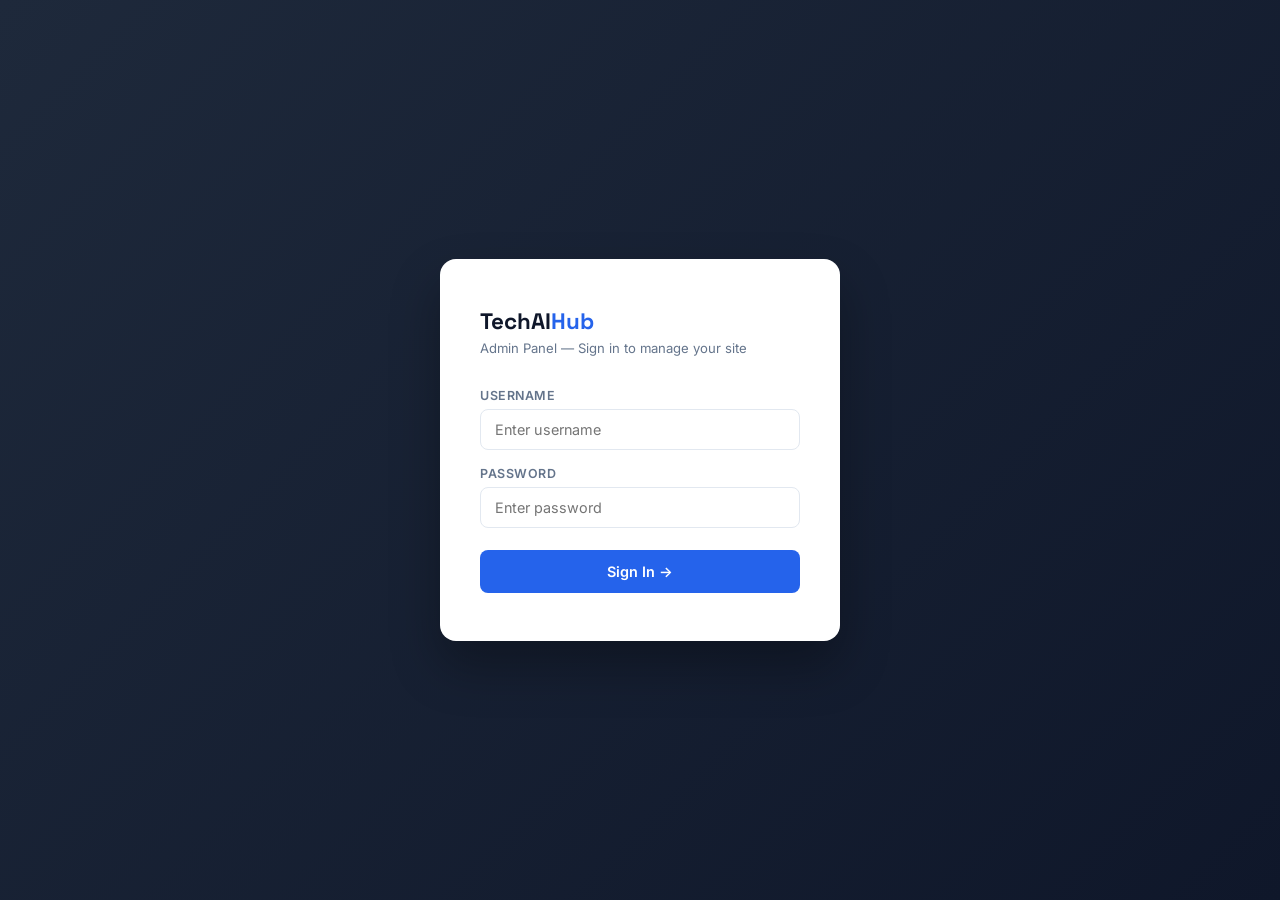
==== commit 8da231bb: "Update admin.html" ====
--- a/admin.html
+++ b/admin.html
@@ -3,767 +3,291 @@
 <head>
   <meta charset="UTF-8">
   <meta name="viewport" content="width=device-width, initial-scale=1.0">
-  <title>TechAI Hub — Admin Panel</title>
-  <link href="https://fonts.googleapis.com/css2?family=Inter:wght@300;400;500;600;700&family=Space+Grotesk:wght@500;700&display=swap" rel="stylesheet">
+  <title>Admin — TechAI Hub</title>
+  <link href="https://fonts.googleapis.com/css2?family=Inter:wght@400;500;600;700&family=Space+Grotesk:wght@500;700&display=swap" rel="stylesheet">
   <style>
-    :root {
-      --bg: #f4f6fb; --surface: #ffffff; --border: #e2e8f0;
-      --text: #0f172a; --muted: #64748b; --accent: #2563eb;
-      --accent-light: #eff6ff; --danger: #ef4444; --success: #22c55e;
-      --warning: #f59e0b; --sidebar: #1e293b; --sidebar-text: #94a3b8;
-    }
-    * { margin: 0; padding: 0; box-sizing: border-box; }
-    body { font-family: 'Inter', sans-serif; background: var(--bg); color: var(--text); }
+    :root{ --bg:#f4f6fb; --surface:#fff; --border:#e2e8f0; --text:#0f172a; --muted:#64748b; --accent:#2563eb; --accent-light:#eff6ff; --danger:#ef4444; --success:#22c55e; --sidebar:#1e293b; }
+    *{ margin:0; padding:0; box-sizing:border-box; }
+    body{ font-family:'Inter',sans-serif; background:var(--bg); color:var(--text); }
 
     /* LOGIN */
-    #loginPage {
-      min-height: 100vh; display: flex; align-items: center;
-      justify-content: center; background: linear-gradient(135deg, #1e293b, #0f172a);
-    }
-    .login-box {
-      background: white; border-radius: 16px; padding: 48px 40px;
-      width: 100%; max-width: 420px; box-shadow: 0 25px 50px rgba(0,0,0,0.25);
-    }
-    .login-logo { font-family: 'Space Grotesk', sans-serif; font-size: 1.5rem; font-weight: 700; color: var(--text); margin-bottom: 6px; }
-    .login-logo span { color: var(--accent); }
-    .login-subtitle { color: var(--muted); font-size: 0.875rem; margin-bottom: 36px; }
-    .login-box h2 { font-size: 1.3rem; font-weight: 700; margin-bottom: 24px; }
-    .input-group { margin-bottom: 18px; }
-    .input-group label { display: block; font-size: 0.82rem; font-weight: 600; margin-bottom: 7px; color: var(--muted); text-transform: uppercase; letter-spacing: 0.5px; }
-    .input-group input { width: 100%; padding: 12px 14px; border: 1.5px solid var(--border); border-radius: 8px; font-size: 0.9rem; font-family: 'Inter', sans-serif; outline: none; transition: border-color 0.2s; }
-    .input-group input:focus { border-color: var(--accent); }
-    .login-btn { width: 100%; background: var(--accent); color: white; border: none; padding: 13px; border-radius: 8px; font-size: 0.95rem; font-weight: 600; cursor: pointer; font-family: 'Inter', sans-serif; transition: background 0.2s; margin-top: 8px; }
-    .login-btn:hover { background: #1d4ed8; }
-    .login-error { background: #fef2f2; border: 1px solid #fecaca; color: var(--danger); padding: 10px 14px; border-radius: 7px; font-size: 0.85rem; margin-bottom: 16px; display: none; }
-    .login-hint { text-align: center; color: var(--muted); font-size: 0.78rem; margin-top: 20px; }
-
-    /* ADMIN LAYOUT */
-    #adminPanel { display: none; min-height: 100vh; }
-    .layout { display: flex; min-height: 100vh; }
-
-    /* SIDEBAR */
-    .sidebar {
-      width: 240px; background: var(--sidebar); color: white;
-      display: flex; flex-direction: column; position: fixed;
-      top: 0; left: 0; bottom: 0; z-index: 50; transition: transform 0.3s;
-    }
-    .sidebar-header { padding: 24px 20px; border-bottom: 1px solid rgba(255,255,255,0.08); }
-    .sidebar-logo { font-family: 'Space Grotesk', sans-serif; font-weight: 700; font-size: 1.1rem; color: white; }
-    .sidebar-logo span { color: #60a5fa; }
-    .sidebar-role { font-size: 0.72rem; color: var(--sidebar-text); margin-top: 3px; }
-    .sidebar-nav { flex: 1; padding: 16px 0; }
-    .nav-item {
-      display: flex; align-items: center; gap: 12px;
-      padding: 11px 20px; color: var(--sidebar-text);
-      cursor: pointer; font-size: 0.875rem; font-weight: 500;
-      transition: all 0.2s; border-left: 3px solid transparent;
-    }
-    .nav-item:hover { color: white; background: rgba(255,255,255,0.05); }
-    .nav-item.active { color: white; background: rgba(37,99,235,0.2); border-left-color: var(--accent); }
-    .nav-item .icon { font-size: 1rem; width: 20px; text-align: center; }
-    .nav-badge { background: var(--danger); color: white; font-size: 0.65rem; padding: 2px 6px; border-radius: 10px; margin-left: auto; font-weight: 700; }
-    .sidebar-footer { padding: 16px 20px; border-top: 1px solid rgba(255,255,255,0.08); }
-    .logout-btn { display: flex; align-items: center; gap: 10px; color: var(--sidebar-text); cursor: pointer; font-size: 0.875rem; transition: color 0.2s; background: none; border: none; font-family: 'Inter', sans-serif; }
-    .logout-btn:hover { color: white; }
-
-    /* MAIN CONTENT */
-    .main { margin-left: 240px; flex: 1; padding: 32px; min-height: 100vh; }
-    .topbar { display: flex; justify-content: space-between; align-items: center; margin-bottom: 32px; }
-    .topbar h1 { font-family: 'Space Grotesk', sans-serif; font-size: 1.5rem; font-weight: 700; }
-    .topbar-right { display: flex; align-items: center; gap: 12px; }
-    .admin-avatar { width: 36px; height: 36px; border-radius: 50%; background: var(--accent); color: white; display: flex; align-items: center; justify-content: center; font-weight: 700; font-size: 0.9rem; }
+    #loginPage{ min-height:100vh; display:flex; align-items:center; justify-content:center; background:linear-gradient(135deg,#1e293b,#0f172a); }
+    .login-box{ background:white; border-radius:16px; padding:48px 40px; width:100%; max-width:400px; box-shadow:0 25px 50px rgba(0,0,0,0.3); }
+    .login-logo{ font-family:'Space Grotesk',sans-serif; font-size:1.4rem; font-weight:700; margin-bottom:4px; }
+    .login-logo span{ color:var(--accent); }
+    .login-sub{ color:var(--muted); font-size:0.82rem; margin-bottom:32px; }
+    .lg-group{ margin-bottom:16px; }
+    .lg-group label{ display:block; font-size:0.78rem; font-weight:600; color:var(--muted); text-transform:uppercase; letter-spacing:0.5px; margin-bottom:6px; }
+    .lg-group input{ width:100%; padding:11px 14px; border:1.5px solid var(--border); border-radius:8px; font-size:0.9rem; font-family:'Inter',sans-serif; outline:none; transition:border-color 0.2s; }
+    .lg-group input:focus{ border-color:var(--accent); }
+    .lg-btn{ width:100%; background:var(--accent); color:white; border:none; padding:13px; border-radius:8px; font-size:0.9rem; font-weight:600; cursor:pointer; font-family:'Inter',sans-serif; margin-top:6px; }
+    .lg-btn:hover{ background:#1d4ed8; }
+    .lg-err{ background:#fef2f2; border:1px solid #fecaca; color:var(--danger); padding:10px 14px; border-radius:7px; font-size:0.83rem; margin-bottom:14px; display:none; }
+
+    /* LAYOUT */
+    #adminPanel{ display:none; }
+    .layout{ display:flex; min-height:100vh; }
+    .sidebar{ width:230px; background:var(--sidebar); position:fixed; top:0; left:0; bottom:0; display:flex; flex-direction:column; z-index:50; }
+    .sb-head{ padding:22px 18px; border-bottom:1px solid rgba(255,255,255,0.08); }
+    .sb-logo{ font-family:'Space Grotesk',sans-serif; font-weight:700; color:white; font-size:1.1rem; }
+    .sb-logo span{ color:#60a5fa; }
+    .sb-role{ font-size:0.7rem; color:#94a3b8; margin-top:3px; }
+    .sb-nav{ flex:1; padding:14px 0; }
+    .nav-item{ display:flex; align-items:center; gap:10px; padding:10px 18px; color:#94a3b8; cursor:pointer; font-size:0.85rem; font-weight:500; transition:all 0.2s; border-left:3px solid transparent; }
+    .nav-item:hover{ color:white; background:rgba(255,255,255,0.05); }
+    .nav-item.active{ color:white; background:rgba(37,99,235,0.2); border-left-color:var(--accent); }
+    .nav-badge{ background:var(--danger); color:white; font-size:0.65rem; padding:2px 6px; border-radius:10px; margin-left:auto; font-weight:700; display:none; }
+    .sb-foot{ padding:14px 18px; border-top:1px solid rgba(255,255,255,0.08); }
+    .logout-btn{ background:none; border:none; color:#94a3b8; cursor:pointer; font-size:0.85rem; font-family:'Inter',sans-serif; display:flex; align-items:center; gap:8px; }
+    .logout-btn:hover{ color:white; }
+
+    /* MAIN */
+    .main{ margin-left:230px; padding:28px 32px; flex:1; }
+    .topbar{ display:flex; justify-content:space-between; align-items:center; margin-bottom:28px; }
+    .topbar h1{ font-family:'Space Grotesk',sans-serif; font-size:1.4rem; font-weight:700; }
+    .avatar{ width:34px; height:34px; border-radius:50%; background:var(--accent); color:white; display:flex; align-items:center; justify-content:center; font-weight:700; font-size:0.85rem; }
 
     /* VIEWS */
-    .view { display: none; }
-    .view.active { display: block; }
+    .view{ display:none; }
+    .view.active{ display:block; }
 
     /* STATS */
-    .stats-grid { display: grid; grid-template-columns: repeat(auto-fill, minmax(200px, 1fr)); gap: 20px; margin-bottom: 32px; }
-    .stat-card { background: var(--surface); border: 1px solid var(--border); border-radius: 12px; padding: 24px; }
-    .stat-card .s-label { font-size: 0.78rem; font-weight: 600; text-transform: uppercase; letter-spacing: 0.5px; color: var(--muted); margin-bottom: 8px; }
-    .stat-card .s-num { font-family: 'Space Grotesk', sans-serif; font-size: 2rem; font-weight: 700; }
-    .stat-card .s-icon { font-size: 1.5rem; margin-bottom: 10px; }
-    .stat-card.blue .s-num { color: var(--accent); }
-    .stat-card.green .s-num { color: var(--success); }
-    .stat-card.orange .s-num { color: var(--warning); }
-
-    /* CARDS */
-    .card { background: var(--surface); border: 1px solid var(--border); border-radius: 12px; padding: 24px; margin-bottom: 24px; }
-    .card-header { display: flex; justify-content: space-between; align-items: center; margin-bottom: 20px; }
-    .card-title { font-weight: 700; font-size: 1rem; }
-
-    /* BUTTONS */
-    .btn { padding: 9px 18px; border-radius: 7px; font-size: 0.85rem; font-weight: 600; cursor: pointer; border: none; font-family: 'Inter', sans-serif; transition: all 0.2s; }
-    .btn-blue { background: var(--accent); color: white; }
-    .btn-blue:hover { background: #1d4ed8; }
-    .btn-outline { background: transparent; color: var(--text); border: 1.5px solid var(--border); }
-    .btn-outline:hover { border-color: var(--accent); color: var(--accent); }
-    .btn-danger { background: #fef2f2; color: var(--danger); border: 1px solid #fecaca; }
-    .btn-danger:hover { background: var(--danger); color: white; }
-    .btn-success { background: #f0fdf4; color: var(--success); border: 1px solid #bbf7d0; }
-    .btn-sm { padding: 6px 12px; font-size: 0.78rem; }
+    .stats{ display:grid; grid-template-columns:repeat(auto-fill,minmax(180px,1fr)); gap:18px; margin-bottom:28px; }
+    .stat-card{ background:white; border:1px solid var(--border); border-radius:10px; padding:20px; }
+    .sc-icon{ font-size:1.5rem; margin-bottom:8px; }
+    .sc-label{ font-size:0.75rem; color:var(--muted); font-weight:600; text-transform:uppercase; letter-spacing:0.5px; margin-bottom:4px; }
+    .sc-num{ font-family:'Space Grotesk',sans-serif; font-size:1.8rem; font-weight:700; }
+    .sc-num.blue{ color:var(--accent); } .sc-num.green{ color:var(--success); } .sc-num.orange{ color:#f59e0b; }
+
+    /* CARD */
+    .card{ background:white; border:1px solid var(--border); border-radius:10px; padding:22px; margin-bottom:22px; }
+    .card-head{ display:flex; justify-content:space-between; align-items:center; margin-bottom:18px; }
+    .card-title{ font-weight:700; font-size:0.95rem; }
+
+    /* BTNS */
+    .btn{ padding:8px 16px; border-radius:7px; font-size:0.82rem; font-weight:600; cursor:pointer; border:none; font-family:'Inter',sans-serif; transition:all 0.2s; }
+    .btn-blue{ background:var(--accent); color:white; } .btn-blue:hover{ background:#1d4ed8; }
+    .btn-out{ background:transparent; color:var(--text); border:1.5px solid var(--border); } .btn-out:hover{ border-color:var(--accent); color:var(--accent); }
+    .btn-red{ background:#fef2f2; color:var(--danger); border:1px solid #fecaca; } .btn-red:hover{ background:var(--danger); color:white; }
+    .btn-green{ background:#f0fdf4; color:var(--success); border:1px solid #bbf7d0; }
+    .btn-sm{ padding:5px 11px; font-size:0.76rem; }
 
     /* TABLE */
-    .table-wrap { overflow-x: auto; }
-    table { width: 100%; border-collapse: collapse; }
-    th { text-align: left; padding: 10px 14px; font-size: 0.75rem; font-weight: 600; text-transform: uppercase; letter-spacing: 0.5px; color: var(--muted); border-bottom: 1px solid var(--border); }
-    td { padding: 14px; font-size: 0.875rem; border-bottom: 1px solid var(--border); vertical-align: top; }
-    tr:last-child td { border-bottom: none; }
-    tr:hover td { background: #f8fafc; }
-    .tag { display: inline-block; padding: 3px 10px; border-radius: 4px; font-size: 0.72rem; font-weight: 600; }
-    .tag-blue { background: var(--accent-light); color: var(--accent); }
-    .tag-green { background: #f0fdf4; color: var(--success); }
-    .tag-orange { background: #fffbeb; color: var(--warning); }
-    .tag-gray { background: #f1f5f9; color: var(--muted); }
+    .tbl-wrap{ overflow-x:auto; }
+    table{ width:100%; border-collapse:collapse; }
+    th{ text-align:left; padding:9px 12px; font-size:0.72rem; font-weight:600; text-transform:uppercase; letter-spacing:0.5px; color:var(--muted); border-bottom:1px solid var(--border); }
+    td{ padding:12px; font-size:0.85rem; border-bottom:1px solid var(--border); vertical-align:top; }
+    tr:last-child td{ border-bottom:none; }
+    tr:hover td{ background:#f8fafc; }
+    .tag{ display:inline-block; padding:2px 9px; border-radius:4px; font-size:0.7rem; font-weight:600; }
+    .tag-blue{ background:var(--accent-light); color:var(--accent); }
+    .tag-gray{ background:#f1f5f9; color:var(--muted); }
 
     /* FORM */
-    .form-grid { display: grid; grid-template-columns: 1fr 1fr; gap: 16px; }
-    .form-group { margin-bottom: 18px; }
-    .form-group.full { grid-column: 1 / -1; }
-    .form-group label { display: block; font-size: 0.82rem; font-weight: 600; margin-bottom: 7px; color: var(--muted); text-transform: uppercase; letter-spacing: 0.5px; }
-    .form-group input, .form-group select, .form-group textarea {
-      width: 100%; padding: 11px 14px; border: 1.5px solid var(--border);
-      border-radius: 8px; font-size: 0.875rem; font-family: 'Inter', sans-serif;
-      background: white; color: var(--text); outline: none; transition: border-color 0.2s;
-    }
-    .form-group input:focus, .form-group select:focus, .form-group textarea:focus { border-color: var(--accent); }
-    .form-group textarea { resize: vertical; min-height: 180px; line-height: 1.6; }
-    .form-actions { display: flex; gap: 12px; justify-content: flex-end; margin-top: 8px; }
+    .fg{ margin-bottom:16px; }
+    .fg label{ display:block; font-size:0.78rem; font-weight:600; color:var(--muted); text-transform:uppercase; letter-spacing:0.5px; margin-bottom:6px; }
+    .fg input, .fg select, .fg textarea{ width:100%; padding:10px 14px; border:1.5px solid var(--border); border-radius:8px; font-size:0.875rem; font-family:'Inter',sans-serif; background:white; outline:none; transition:border-color 0.2s; }
+    .fg input:focus, .fg select:focus, .fg textarea:focus{ border-color:var(--accent); }
+    .fg textarea{ resize:vertical; min-height:200px; line-height:1.6; }
+    .form-grid{ display:grid; grid-template-columns:1fr 1fr; gap:16px; }
+    .full{ grid-column:1/-1; }
+    .form-actions{ display:flex; gap:10px; justify-content:flex-end; margin-top:6px; }
+
+    /* MESSAGES */
+    .msg-card{ background:white; border:1px solid var(--border); border-radius:10px; padding:18px; margin-bottom:14px; }
+    .msg-card.unread{ border-left:3px solid var(--accent); }
+    .msg-head{ display:flex; justify-content:space-between; align-items:flex-start; margin-bottom:8px; }
+    .msg-name{ font-weight:600; font-size:0.9rem; }
+    .msg-email{ font-size:0.78rem; color:var(--muted); }
+    .msg-subj{ font-size:0.82rem; font-weight:600; color:var(--accent); margin-bottom:6px; }
+    .msg-body{ font-size:0.85rem; color:#444; line-height:1.6; }
+    .msg-time{ font-size:0.72rem; color:var(--muted); }
+    .udot{ width:7px; height:7px; border-radius:50%; background:var(--accent); display:inline-block; margin-right:5px; }
+
+    /* ABOUT FORM */
+    .skill-input-row{ display:flex; gap:10px; align-items:center; margin-bottom:8px; }
+    .skill-input-row input{ flex:1; }
+    .tl-item-form{ background:#f8fafc; border:1px solid var(--border); border-radius:8px; padding:14px; margin-bottom:10px; }
+    .tl-item-form input{ width:100%; padding:8px 10px; border:1px solid var(--border); border-radius:6px; font-family:'Inter',sans-serif; font-size:0.85rem; margin-top:5px; outline:none; }
+    .tl-item-form input:focus{ border-color:var(--accent); }
 
     /* MODAL */
-    .modal-overlay { display: none; position: fixed; inset: 0; background: rgba(0,0,0,0.5); z-index: 200; align-items: center; justify-content: center; padding: 20px; }
-    .modal-overlay.open { display: flex; }
-    .modal-box { background: white; border-radius: 12px; padding: 32px; max-width: 640px; width: 100%; max-height: 90vh; overflow-y: auto; }
-    .modal-title { font-family: 'Space Grotesk', sans-serif; font-size: 1.2rem; font-weight: 700; margin-bottom: 24px; }
-
-    /* MESSAGE CARD */
-    .msg-card { background: var(--surface); border: 1px solid var(--border); border-radius: 10px; padding: 20px; margin-bottom: 16px; transition: border-color 0.2s; }
-    .msg-card.unread { border-left: 3px solid var(--accent); }
-    .msg-card.read { opacity: 0.7; }
-    .msg-header { display: flex; justify-content: space-between; align-items: flex-start; margin-bottom: 10px; }
-    .msg-name { font-weight: 600; font-size: 0.95rem; }
-    .msg-email { font-size: 0.8rem; color: var(--muted); }
-    .msg-subject { font-size: 0.85rem; font-weight: 600; color: var(--accent); margin-bottom: 8px; }
-    .msg-body { font-size: 0.875rem; color: #444; line-height: 1.6; }
-    .msg-time { font-size: 0.75rem; color: var(--muted); }
-    .unread-dot { width: 8px; height: 8px; border-radius: 50%; background: var(--accent); display: inline-block; margin-right: 6px; }
+    .modal-ov{ display:none; position:fixed; inset:0; background:rgba(0,0,0,0.5); z-index:200; align-items:center; justify-content:center; padding:20px; }
+    .modal-ov.open{ display:flex; }
+    .modal-box{ background:white; border-radius:12px; padding:28px; max-width:620px; width:100%; max-height:90vh; overflow-y:auto; }
+    .modal-title{ font-family:'Space Grotesk',sans-serif; font-size:1.1rem; font-weight:700; margin-bottom:20px; }
 
     /* TOAST */
-    .toast { position: fixed; bottom: 24px; right: 24px; background: var(--text); color: white; padding: 12px 20px; border-radius: 8px; font-size: 0.875rem; font-weight: 500; z-index: 999; transform: translateY(100px); opacity: 0; transition: all 0.3s; }
-    .toast.show { transform: translateY(0); opacity: 1; }
-    .toast.green { background: var(--success); }
-    .toast.red { background: var(--danger); }
-
-    .empty-state { text-align: center; padding: 48px 20px; color: var(--muted); }
-    .empty-state .empty-icon { font-size: 3rem; margin-bottom: 12px; }
-    .empty-state p { font-size: 0.95rem; }
-
-    @media (max-width: 768px) {
-      .sidebar { transform: translateX(-100%); }
-      .sidebar.open { transform: translateX(0); }
-      .main { margin-left: 0; padding: 20px; }
-      .form-grid { grid-template-columns: 1fr; }
-      .stats-grid { grid-template-columns: 1fr 1fr; }
+    .toast{ position:fixed; bottom:22px; right:22px; background:var(--text); color:white; padding:11px 18px; border-radius:8px; font-size:0.85rem; font-weight:500; z-index:999; transform:translateY(100px); opacity:0; transition:all 0.3s; }
+    .toast.show{ transform:translateY(0); opacity:1; }
+    .toast.ok{ background:var(--success); }
+    .toast.err{ background:var(--danger); }
+
+    .empty-st{ text-align:center; padding:40px; color:var(--muted); font-size:0.9rem; }
+
+    @media(max-width:768px){
+      .sidebar{ transform:translateX(-100%); }
+      .main{ margin-left:0; padding:18px; }
+      .form-grid{ grid-template-columns:1fr; }
     }
   </style>
 </head>
 <body>
 
-<!-- LOGIN PAGE -->
+<!-- LOGIN -->
 <div id="loginPage">
   <div class="login-box">
     <div class="login-logo">TechAI<span>Hub</span></div>
-    <div class="login-subtitle">Admin Panel — Sign in to continue</div>
-    <h2>Welcome back 👋</h2>
-    <div class="login-error" id="loginError">❌ Wrong username or password. Try again.</div>
-    <div class="input-group">
+    <div class="login-sub">Admin Panel — Sign in to manage your site</div>
+    <div class="lg-err" id="lgErr">❌ Incorrect username or password.</div>
+    <div class="lg-group">
       <label>Username</label>
-      <input type="text" id="loginUser" placeholder="Enter username" onkeydown="if(event.key==='Enter')doLogin()">
+      <input type="text" id="lgUser" placeholder="Enter username" onkeydown="if(event.key==='Enter')login()">
     </div>
-    <div class="input-group">
+    <div class="lg-group">
       <label>Password</label>
-      <input type="password" id="loginPass" placeholder="Enter password" onkeydown="if(event.key==='Enter')doLogin()">
+      <input type="password" id="lgPass" placeholder="Enter password" onkeydown="if(event.key==='Enter')login()">
     </div>
-    <button class="login-btn" onclick="doLogin()">Sign In →</button>
-    <div class="login-hint">Default: username <strong>admin</strong> · password <strong>techAI2025</strong></div>
+    <button class="lg-btn" onclick="login()">Sign In →</button>
   </div>
 </div>
 
 <!-- ADMIN PANEL -->
 <div id="adminPanel">
   <div class="layout">
-
-    <!-- SIDEBAR -->
-    <aside class="sidebar" id="sidebar">
-      <div class="sidebar-header">
-        <div class="sidebar-logo">TechAI<span>Hub</span></div>
-        <div class="sidebar-role">⚡ Admin Panel</div>
-      </div>
-      <nav class="sidebar-nav">
-        <div class="nav-item active" onclick="switchView('dashboard', this)">
-          <span class="icon">📊</span> Dashboard
-        </div>
-        <div class="nav-item" onclick="switchView('posts', this)">
-          <span class="icon">✍️</span> Blog Posts
-        </div>
-        <div class="nav-item" onclick="switchView('addPost', this)">
-          <span class="icon">➕</span> Add New Post
-        </div>
-        <div class="nav-item" onclick="switchView('messages', this)" id="msgNavItem">
-          <span class="icon">💬</span> Messages
-          <span class="nav-badge" id="unreadBadge" style="display:none">0</span>
-        </div>
-        <div class="nav-item" onclick="switchView('settings', this)">
-          <span class="icon">⚙️</span> Settings
-        </div>
+    <aside class="sidebar">
+      <div class="sb-head">
+        <div class="sb-logo">TechAI<span>Hub</span></div>
+        <div class="sb-role">⚡ Admin Dashboard</div>
+      </div>
+      <nav class="sb-nav">
+        <div class="nav-item active" onclick="go('dash',this)"><span>📊</span> Dashboard</div>
+        <div class="nav-item" onclick="go('posts',this)"><span>📝</span> Blog Posts</div>
+        <div class="nav-item" onclick="go('write',this)"><span>✍️</span> Write Post</div>
+        <div class="nav-item" onclick="go('msgs',this)" id="msgsNav">
+          <span>💬</span> Messages
+          <span class="nav-badge" id="unreadBadge">0</span>
+        </div>
+        <div class="nav-item" onclick="go('about',this)"><span>👤</span> Edit About</div>
+        <div class="nav-item" onclick="go('settings',this)"><span>⚙️</span> Settings</div>
       </nav>
-      <div class="sidebar-footer">
-        <button class="logout-btn" onclick="doLogout()">🚪 Sign Out</button>
+      <div class="sb-foot">
+        <button class="logout-btn" onclick="logout()">🚪 Sign Out</button>
       </div>
     </aside>
 
-    <!-- MAIN -->
     <main class="main">
-
-      <!-- TOPBAR -->
       <div class="topbar">
-        <h1 id="pageTitle">Dashboard</h1>
-        <div class="topbar-right">
-          <span style="font-size:0.85rem;color:var(--muted)">Hello, Admin</span>
-          <div class="admin-avatar">A</div>
+        <h1 id="pgTitle">Dashboard</h1>
+        <div style="display:flex;align-items:center;gap:10px">
+          <span style="font-size:0.82rem;color:var(--muted)">Welcome, Aman</span>
+          <div class="avatar">A</div>
         </div>
       </div>
 
       <!-- DASHBOARD -->
-      <div class="view active" id="view-dashboard">
-        <div class="stats-grid">
-          <div class="stat-card blue">
-            <div class="s-icon">📝</div>
-            <div class="s-label">Total Posts</div>
-            <div class="s-num" id="statPosts">0</div>
-          </div>
-          <div class="stat-card green">
-            <div class="s-icon">💬</div>
-            <div class="s-label">Total Messages</div>
-            <div class="s-num" id="statMessages">0</div>
-          </div>
-          <div class="stat-card orange">
-            <div class="s-icon">🔔</div>
-            <div class="s-label">Unread Messages</div>
-            <div class="s-num" id="statUnread">0</div>
-          </div>
-        </div>
-
+      <div class="view active" id="v-dash">
+        <div class="stats">
+          <div class="stat-card"><div class="sc-icon">📝</div><div class="sc-label">Total Posts</div><div class="sc-num blue" id="stPosts">0</div></div>
+          <div class="stat-card"><div class="sc-icon">💬</div><div class="sc-label">Messages</div><div class="sc-num green" id="stMsgs">0</div></div>
+          <div class="stat-card"><div class="sc-icon">🔔</div><div class="sc-label">Unread</div><div class="sc-num orange" id="stUnread">0</div></div>
+        </div>
         <div class="card">
-          <div class="card-header">
-            <div class="card-title">Recent Posts</div>
-            <button class="btn btn-blue btn-sm" onclick="switchView('addPost', null)">+ New Post</button>
-          </div>
-          <div id="dashRecentPosts"></div>
-        </div>
-
+          <div class="card-head"><div class="card-title">Recent Posts</div><button class="btn btn-blue btn-sm" onclick="go('write',null)">+ New Post</button></div>
+          <div id="dashPosts"></div>
+        </div>
         <div class="card">
-          <div class="card-header">
-            <div class="card-title">Recent Messages</div>
-            <button class="btn btn-outline btn-sm" onclick="switchView('messages', null)">View All</button>
-          </div>
-          <div id="dashRecentMessages"></div>
+          <div class="card-head"><div class="card-title">Recent Messages</div><button class="btn btn-out btn-sm" onclick="go('msgs',null)">View All</button></div>
+          <div id="dashMsgs"></div>
         </div>
       </div>
 
       <!-- ALL POSTS -->
-      <div class="view" id="view-posts">
+      <div class="view" id="v-posts">
         <div class="card">
-          <div class="card-header">
-            <div class="card-title">All Blog Posts</div>
-            <button class="btn btn-blue" onclick="switchView('addPost', null)">+ Add New Post</button>
-          </div>
-          <div class="table-wrap">
-            <table>
-              <thead>
-                <tr>
-                  <th>Title</th>
-                  <th>Category</th>
-                  <th>Date</th>
-                  <th>Actions</th>
-                </tr>
-              </thead>
-              <tbody id="postsTableBody"></tbody>
-            </table>
-          </div>
-          <div id="postsEmpty" class="empty-state" style="display:none">
-            <div class="empty-icon">📝</div>
-            <p>No posts yet. <strong>Add your first post!</strong></p>
-          </div>
-        </div>
-      </div>
-
-      <!-- ADD POST -->
-      <div class="view" id="view-addPost">
+          <div class="card-head"><div class="card-title">All Blog Posts</div><button class="btn btn-blue" onclick="go('write',null)">+ Write New Post</button></div>
+          <div class="tbl-wrap">
+            <table><thead><tr><th>Title</th><th>Category</th><th>Date</th><th>Actions</th></tr></thead>
+            <tbody id="postsTbody"></tbody></table>
+          </div>
+          <div id="postsEmpty" class="empty-st" style="display:none">No posts yet. Write your first post!</div>
+        </div>
+      </div>
+
+      <!-- WRITE POST -->
+      <div class="view" id="v-write">
         <div class="card">
-          <div class="card-header">
-            <div class="card-title" id="addPostTitle">✍️ Add New Post</div>
-          </div>
+          <div class="card-head"><div class="card-title" id="writeTitle">✍️ Write New Post</div></div>
           <div class="form-grid">
-            <div class="form-group full">
-              <label>Post Title *</label>
-              <input type="text" id="pTitle" placeholder="e.g. 10 Best AI Tools for Students in 2025">
-            </div>
-            <div class="form-group">
-              <label>Category *</label>
-              <select id="pCategory">
-                <option value="">Select category...</option>
-                <option>AI Tools</option>
-                <option>Tutorial</option>
-                <option>Comparison</option>
-                <option>Career</option>
-                <option>Python</option>
-                <option>Machine Learning</option>
-                <option>News</option>
-                <option>Free Tools</option>
+            <div class="fg full"><label>Post Title *</label><input type="text" id="pTitle" placeholder="e.g. 10 Best AI Tools for Students in 2025"></div>
+            <div class="fg"><label>Category *</label>
+              <select id="pCat">
+                <option value="">Select...</option>
+                <option>AI Tools</option><option>Tutorial</option><option>Comparison</option>
+                <option>Career</option><option>Python</option><option>Machine Learning</option>
+                <option>News</option><option>Free Tools</option>
               </select>
             </div>
-            <div class="form-group">
-              <label>Read Time</label>
-              <input type="text" id="pReadTime" placeholder="e.g. 5 min read">
+            <div class="fg"><label>Read Time</label><input type="text" id="pTime" placeholder="e.g. 5 min read"></div>
+            <div class="fg full"><label>Short Description *</label><input type="text" id="pDesc" placeholder="Brief summary shown on blog cards"></div>
+            <div class="fg full">
+              <label>Full Content * (use ## for headings, **bold**, - for bullets, 💡 for tip boxes)</label>
+              <textarea id="pContent" style="min-height:320px" placeholder="Write your full blog post here...&#10;&#10;## Introduction&#10;Start writing...&#10;&#10;## Section Title&#10;More content...&#10;&#10;💡 This is a tip box!&#10;&#10;- Bullet point 1&#10;- Bullet point 2"></textarea>
             </div>
-            <div class="form-group full">
-              <label>Short Description *</label>
-              <input type="text" id="pDesc" placeholder="Brief description shown on the blog cards">
-            </div>
-            <div class="form-group full">
-              <label>Full Article Content *</label>
-              <textarea id="pContent" style="min-height:300px" placeholder="Write your full blog post here...&#10;&#10;You can use simple formatting:&#10;## Heading&#10;**bold text**&#10;- bullet point"></textarea>
-            </div>
           </div>
           <div class="form-actions">
-            <button class="btn btn-outline" onclick="cancelEdit()">Cancel</button>
-            <button class="btn btn-blue" onclick="savePost()" id="savePostBtn">Publish Post 🚀</button>
+            <button class="btn btn-out" onclick="cancelWrite()">Cancel</button>
+            <button class="btn btn-blue" onclick="savePost()" id="saveBtn">Publish Post 🚀</button>
           </div>
         </div>
       </div>
 
       <!-- MESSAGES -->
-      <div class="view" id="view-messages">
-        <div style="display:flex;justify-content:space-between;align-items:center;margin-bottom:20px">
-          <div style="font-size:0.875rem;color:var(--muted)" id="msgCount"></div>
-          <button class="btn btn-outline btn-sm" onclick="markAllRead()">✓ Mark All as Read</button>
-        </div>
-        <div id="messagesList"></div>
-        <div id="messagesEmpty" class="empty-state" style="display:none">
-          <div class="empty-icon">💬</div>
-          <p>No messages yet. When someone fills the contact form, it'll appear here.</p>
+      <div class="view" id="v-msgs">
+        <div style="display:flex;justify-content:space-between;align-items:center;margin-bottom:18px">
+          <div style="font-size:0.875rem;color:var(--muted)" id="msgCountTxt"></div>
+          <button class="btn btn-out btn-sm" onclick="markAllRead()">✓ Mark All Read</button>
+        </div>
+        <div id="msgsList"></div>
+        <div id="msgsEmpty" class="empty-st" style="display:none">No messages yet. When someone uses the contact form, it'll appear here.</div>
+      </div>
+
+      <!-- EDIT ABOUT -->
+      <div class="view" id="v-about">
+        <div class="card">
+          <div class="card-head"><div class="card-title">👤 Edit About Section</div></div>
+          <div class="fg"><label>Tagline / Role</label><input type="text" id="aTagline" placeholder="e.g. Student. Builder. AI Enthusiast."></div>
+          <div class="fg"><label>Bio Paragraph 1</label><textarea id="aBio1" style="min-height:90px"></textarea></div>
+          <div class="fg"><label>Bio Paragraph 2</label><textarea id="aBio2" style="min-height:90px"></textarea></div>
+          <div class="fg">
+            <label>Skills (one per line)</label>
+            <textarea id="aSkills" style="min-height:100px" placeholder="Python&#10;Machine Learning&#10;HTML & CSS&#10;Video Editing"></textarea>
+          </div>
+          <div class="fg">
+            <label>Timeline (format: Title | Description, one per line)</label>
+            <textarea id="aTimeline" style="min-height:120px" placeholder="Started Learning Python | Learned basics and built first projects&#10;Launched TechAI Hub | Built and deployed this website&#10;BTech CSE AI & ML | Starting college Aug/Sep 2025"></textarea>
+          </div>
+          <div class="form-actions">
+            <button class="btn btn-blue" onclick="saveAboutData()">Save About Page ✓</button>
+          </div>
         </div>
       </div>
 
       <!-- SETTINGS -->
-      <div class="view" id="view-settings">
-        <div class="card" style="max-width:500px">
-          <div class="card-header"><div class="card-title">🔐 Change Password</div></div>
-          <div class="form-group">
-            <label>Current Password</label>
-            <input type="password" id="sOldPass" placeholder="Current password">
-          </div>
-          <div class="form-group">
-            <label>New Password</label>
-            <input type="password" id="sNewPass" placeholder="New password">
-          </div>
-          <div class="form-group">
-            <label>Confirm New Password</label>
-            <input type="password" id="sConfPass" placeholder="Confirm new password">
-          </div>
-          <button class="btn btn-blue" onclick="changePassword()">Update Password</button>
-        </div>
-
-        <div class="card" style="max-width:500px">
-          <div class="card-header"><div class="card-title">🗑️ Danger Zone</div></div>
-          <p style="color:var(--muted);font-size:0.875rem;margin-bottom:16px">These actions cannot be undone.</p>
-          <div style="display:flex;gap:12px;flex-wrap:wrap">
-            <button class="btn btn-danger" onclick="clearAllMessages()">Delete All Messages</button>
-            <button class="btn btn-danger" onclick="clearAllPosts()">Delete All Posts</button>
-          </div><!DOCTYPE html>
-<html lang="en">
-<head>
-  <meta charset="UTF-8">
-  <meta name="viewport" content="width=device-width, initial-scale=1.0">
-  <title>TechAI Hub — Admin Panel</title>
-  <link href="https://fonts.googleapis.com/css2?family=Inter:wght@300;400;500;600;700&family=Space+Grotesk:wght@500;700&display=swap" rel="stylesheet">
-  <style>
-    :root {
-      --bg: #f4f6fb; --surface: #ffffff; --border: #e2e8f0;
-      --text: #0f172a; --muted: #64748b; --accent: #2563eb;
-      --accent-light: #eff6ff; --danger: #ef4444; --success: #22c55e;
-      --warning: #f59e0b; --sidebar: #1e293b; --sidebar-text: #94a3b8;
-    }
-    * { margin: 0; padding: 0; box-sizing: border-box; }
-    body { font-family: 'Inter', sans-serif; background: var(--bg); color: var(--text); }
-
-    /* LOGIN */
-    #loginPage {
-      min-height: 100vh; display: flex; align-items: center;
-      justify-content: center; background: linear-gradient(135deg, #1e293b, #0f172a);
-    }
-    .login-box {
-      background: white; border-radius: 16px; padding: 48px 40px;
-      width: 100%; max-width: 420px; box-shadow: 0 25px 50px rgba(0,0,0,0.25);
-    }
-    .login-logo { font-family: 'Space Grotesk', sans-serif; font-size: 1.5rem; font-weight: 700; color: var(--text); margin-bottom: 6px; }
-    .login-logo span { color: var(--accent); }
-    .login-subtitle { color: var(--muted); font-size: 0.875rem; margin-bottom: 36px; }
-    .login-box h2 { font-size: 1.3rem; font-weight: 700; margin-bottom: 24px; }
-    .input-group { margin-bottom: 18px; }
-    .input-group label { display: block; font-size: 0.82rem; font-weight: 600; margin-bottom: 7px; color: var(--muted); text-transform: uppercase; letter-spacing: 0.5px; }
-    .input-group input { width: 100%; padding: 12px 14px; border: 1.5px solid var(--border); border-radius: 8px; font-size: 0.9rem; font-family: 'Inter', sans-serif; outline: none; transition: border-color 0.2s; }
-    .input-group input:focus { border-color: var(--accent); }
-    .login-btn { width: 100%; background: var(--accent); color: white; border: none; padding: 13px; border-radius: 8px; font-size: 0.95rem; font-weight: 600; cursor: pointer; font-family: 'Inter', sans-serif; transition: background 0.2s; margin-top: 8px; }
-    .login-btn:hover { background: #1d4ed8; }
-    .login-error { background: #fef2f2; border: 1px solid #fecaca; color: var(--danger); padding: 10px 14px; border-radius: 7px; font-size: 0.85rem; margin-bottom: 16px; display: none; }
-    .login-hint { text-align: center; color: var(--muted); font-size: 0.78rem; margin-top: 20px; }
-
-    /* ADMIN LAYOUT */
-    #adminPanel { display: none; min-height: 100vh; }
-    .layout { display: flex; min-height: 100vh; }
-
-    /* SIDEBAR */
-    .sidebar {
-      width: 240px; background: var(--sidebar); color: white;
-      display: flex; flex-direction: column; position: fixed;
-      top: 0; left: 0; bottom: 0; z-index: 50; transition: transform 0.3s;
-    }
-    .sidebar-header { padding: 24px 20px; border-bottom: 1px solid rgba(255,255,255,0.08); }
-    .sidebar-logo { font-family: 'Space Grotesk', sans-serif; font-weight: 700; font-size: 1.1rem; color: white; }
-    .sidebar-logo span { color: #60a5fa; }
-    .sidebar-role { font-size: 0.72rem; color: var(--sidebar-text); margin-top: 3px; }
-    .sidebar-nav { flex: 1; padding: 16px 0; }
-    .nav-item {
-      display: flex; align-items: center; gap: 12px;
-      padding: 11px 20px; color: var(--sidebar-text);
-      cursor: pointer; font-size: 0.875rem; font-weight: 500;
-      transition: all 0.2s; border-left: 3px solid transparent;
-    }
-    .nav-item:hover { color: white; background: rgba(255,255,255,0.05); }
-    .nav-item.active { color: white; background: rgba(37,99,235,0.2); border-left-color: var(--accent); }
-    .nav-item .icon { font-size: 1rem; width: 20px; text-align: center; }
-    .nav-badge { background: var(--danger); color: white; font-size: 0.65rem; padding: 2px 6px; border-radius: 10px; margin-left: auto; font-weight: 700; }
-    .sidebar-footer { padding: 16px 20px; border-top: 1px solid rgba(255,255,255,0.08); }
-    .logout-btn { display: flex; align-items: center; gap: 10px; color: var(--sidebar-text); cursor: pointer; font-size: 0.875rem; transition: color 0.2s; background: none; border: none; font-family: 'Inter', sans-serif; }
-    .logout-btn:hover { color: white; }
-
-    /* MAIN CONTENT */
-    .main { margin-left: 240px; flex: 1; padding: 32px; min-height: 100vh; }
-    .topbar { display: flex; justify-content: space-between; align-items: center; margin-bottom: 32px; }
-    .topbar h1 { font-family: 'Space Grotesk', sans-serif; font-size: 1.5rem; font-weight: 700; }
-    .topbar-right { display: flex; align-items: center; gap: 12px; }
-    .admin-avatar { width: 36px; height: 36px; border-radius: 50%; background: var(--accent); color: white; display: flex; align-items: center; justify-content: center; font-weight: 700; font-size: 0.9rem; }
-
-    /* VIEWS */
-    .view { display: none; }
-    .view.active { display: block; }
-
-    /* STATS */
-    .stats-grid { display: grid; grid-template-columns: repeat(auto-fill, minmax(200px, 1fr)); gap: 20px; margin-bottom: 32px; }
-    .stat-card { background: var(--surface); border: 1px solid var(--border); border-radius: 12px; padding: 24px; }
-    .stat-card .s-label { font-size: 0.78rem; font-weight: 600; text-transform: uppercase; letter-spacing: 0.5px; color: var(--muted); margin-bottom: 8px; }
-    .stat-card .s-num { font-family: 'Space Grotesk', sans-serif; font-size: 2rem; font-weight: 700; }
-    .stat-card .s-icon { font-size: 1.5rem; margin-bottom: 10px; }
-    .stat-card.blue .s-num { color: var(--accent); }
-    .stat-card.green .s-num { color: var(--success); }
-    .stat-card.orange .s-num { color: var(--warning); }
-
-    /* CARDS */
-    .card { background: var(--surface); border: 1px solid var(--border); border-radius: 12px; padding: 24px; margin-bottom: 24px; }
-    .card-header { display: flex; justify-content: space-between; align-items: center; margin-bottom: 20px; }
-    .card-title { font-weight: 700; font-size: 1rem; }
-
-    /* BUTTONS */
-    .btn { padding: 9px 18px; border-radius: 7px; font-size: 0.85rem; font-weight: 600; cursor: pointer; border: none; font-family: 'Inter', sans-serif; transition: all 0.2s; }
-    .btn-blue { background: var(--accent); color: white; }
-    .btn-blue:hover { background: #1d4ed8; }
-    .btn-outline { background: transparent; color: var(--text); border: 1.5px solid var(--border); }
-    .btn-outline:hover { border-color: var(--accent); color: var(--accent); }
-    .btn-danger { background: #fef2f2; color: var(--danger); border: 1px solid #fecaca; }
-    .btn-danger:hover { background: var(--danger); color: white; }
-    .btn-success { background: #f0fdf4; color: var(--success); border: 1px solid #bbf7d0; }
-    .btn-sm { padding: 6px 12px; font-size: 0.78rem; }
-
-    /* TABLE */
-    .table-wrap { overflow-x: auto; }
-    table { width: 100%; border-collapse: collapse; }
-    th { text-align: left; padding: 10px 14px; font-size: 0.75rem; font-weight: 600; text-transform: uppercase; letter-spacing: 0.5px; color: var(--muted); border-bottom: 1px solid var(--border); }
-    td { padding: 14px; font-size: 0.875rem; border-bottom: 1px solid var(--border); vertical-align: top; }
-    tr:last-child td { border-bottom: none; }
-    tr:hover td { background: #f8fafc; }
-    .tag { display: inline-block; padding: 3px 10px; border-radius: 4px; font-size: 0.72rem; font-weight: 600; }
-    .tag-blue { background: var(--accent-light); color: var(--accent); }
-    .tag-green { background: #f0fdf4; color: var(--success); }
-    .tag-orange { background: #fffbeb; color: var(--warning); }
-    .tag-gray { background: #f1f5f9; color: var(--muted); }
-
-    /* FORM */
-    .form-grid { display: grid; grid-template-columns: 1fr 1fr; gap: 16px; }
-    .form-group { margin-bottom: 18px; }
-    .form-group.full { grid-column: 1 / -1; }
-    .form-group label { display: block; font-size: 0.82rem; font-weight: 600; margin-bottom: 7px; color: var(--muted); text-transform: uppercase; letter-spacing: 0.5px; }
-    .form-group input, .form-group select, .form-group textarea {
-      width: 100%; padding: 11px 14px; border: 1.5px solid var(--border);
-      border-radius: 8px; font-size: 0.875rem; font-family: 'Inter', sans-serif;
-      background: white; color: var(--text); outline: none; transition: border-color 0.2s;
-    }
-    .form-group input:focus, .form-group select:focus, .form-group textarea:focus { border-color: var(--accent); }
-    .form-group textarea { resize: vertical; min-height: 180px; line-height: 1.6; }
-    .form-actions { display: flex; gap: 12px; justify-content: flex-end; margin-top: 8px; }
-
-    /* MODAL */
-    .modal-overlay { display: none; position: fixed; inset: 0; background: rgba(0,0,0,0.5); z-index: 200; align-items: center; justify-content: center; padding: 20px; }
-    .modal-overlay.open { display: flex; }
-    .modal-box { background: white; border-radius: 12px; padding: 32px; max-width: 640px; width: 100%; max-height: 90vh; overflow-y: auto; }
-    .modal-title { font-family: 'Space Grotesk', sans-serif; font-size: 1.2rem; font-weight: 700; margin-bottom: 24px; }
-
-    /* MESSAGE CARD */
-    .msg-card { background: var(--surface); border: 1px solid var(--border); border-radius: 10px; padding: 20px; margin-bottom: 16px; transition: border-color 0.2s; }
-    .msg-card.unread { border-left: 3px solid var(--accent); }
-    .msg-card.read { opacity: 0.7; }
-    .msg-header { display: flex; justify-content: space-between; align-items: flex-start; margin-bottom: 10px; }
-    .msg-name { font-weight: 600; font-size: 0.95rem; }
-    .msg-email { font-size: 0.8rem; color: var(--muted); }
-    .msg-subject { font-size: 0.85rem; font-weight: 600; color: var(--accent); margin-bottom: 8px; }
-    .msg-body { font-size: 0.875rem; color: #444; line-height: 1.6; }
-    .msg-time { font-size: 0.75rem; color: var(--muted); }
-    .unread-dot { width: 8px; height: 8px; border-radius: 50%; background: var(--accent); display: inline-block; margin-right: 6px; }
-
-    /* TOAST */
-    .toast { position: fixed; bottom: 24px; right: 24px; background: var(--text); color: white; padding: 12px 20px; border-radius: 8px; font-size: 0.875rem; font-weight: 500; z-index: 999; transform: translateY(100px); opacity: 0; transition: all 0.3s; }
-    .toast.show { transform: translateY(0); opacity: 1; }
-    .toast.green { background: var(--success); }
-    .toast.red { background: var(--danger); }
-
-    .empty-state { text-align: center; padding: 48px 20px; color: var(--muted); }
-    .empty-state .empty-icon { font-size: 3rem; margin-bottom: 12px; }
-    .empty-state p { font-size: 0.95rem; }
-
-    @media (max-width: 768px) {
-      .sidebar { transform: translateX(-100%); }
-      .sidebar.open { transform: translateX(0); }
-      .main { margin-left: 0; padding: 20px; }
-      .form-grid { grid-template-columns: 1fr; }
-      .stats-grid { grid-template-columns: 1fr 1fr; }
-    }
-  </style>
-</head>
-<body>
-
-<!-- LOGIN PAGE -->
-<div id="loginPage">
-  <div class="login-box">
-    <div class="login-logo">TechAI<span>Hub</span></div>
-    <div class="login-subtitle">Admin Panel — Sign in to continue</div>
-    <h2>Welcome back 👋</h2>
-    <div class="login-error" id="loginError">❌ Wrong username or password. Try again.</div>
-    <div class="input-group">
-      <label>Username</label>
-      <input type="text" id="loginUser" placeholder="Enter username" onkeydown="if(event.key==='Enter')doLogin()">
-    </div>
-    <div class="input-group">
-      <label>Password</label>
-      <input type="password" id="loginPass" placeholder="Enter password" onkeydown="if(event.key==='Enter')doLogin()">
-    </div>
-    <button class="login-btn" onclick="doLogin()">Sign In →</button>
-    <div class="login-hint">Default: username <strong>admin</strong> · password <strong>techAI2025</strong></div>
-  </div>
-</div>
-
-<!-- ADMIN PANEL -->
-<div id="adminPanel">
-  <div class="layout">
-
-    <!-- SIDEBAR -->
-    <aside class="sidebar" id="sidebar">
-      <div class="sidebar-header">
-        <div class="sidebar-logo">TechAI<span>Hub</span></div>
-        <div class="sidebar-role">⚡ Admin Panel</div>
-      </div>
-      <nav class="sidebar-nav">
-        <div class="nav-item active" onclick="switchView('dashboard', this)">
-          <span class="icon">📊</span> Dashboard
-        </div>
-        <div class="nav-item" onclick="switchView('posts', this)">
-          <span class="icon">✍️</span> Blog Posts
-        </div>
-        <div class="nav-item" onclick="switchView('addPost', this)">
-          <span class="icon">➕</span> Add New Post
-        </div>
-        <div class="nav-item" onclick="switchView('messages', this)" id="msgNavItem">
-          <span class="icon">💬</span> Messages
-          <span class="nav-badge" id="unreadBadge" style="display:none">0</span>
-        </div>
-        <div class="nav-item" onclick="switchView('settings', this)">
-          <span class="icon">⚙️</span> Settings
-        </div>
-      </nav>
-      <div class="sidebar-footer">
-        <button class="logout-btn" onclick="doLogout()">🚪 Sign Out</button>
-      </div>
-    </aside>
-
-    <!-- MAIN -->
-    <main class="main">
-
-      <!-- TOPBAR -->
-      <div class="topbar">
-        <h1 id="pageTitle">Dashboard</h1>
-        <div class="topbar-right">
-          <span style="font-size:0.85rem;color:var(--muted)">Hello, Admin</span>
-          <div class="admin-avatar">A</div>
-        </div>
-      </div>
-
-      <!-- DASHBOARD -->
-      <div class="view active" id="view-dashboard">
-        <div class="stats-grid">
-          <div class="stat-card blue">
-            <div class="s-icon">📝</div>
-            <div class="s-label">Total Posts</div>
-            <div class="s-num" id="statPosts">0</div>
-          </div>
-          <div class="stat-card green">
-            <div class="s-icon">💬</div>
-            <div class="s-label">Total Messages</div>
-            <div class="s-num" id="statMessages">0</div>
-          </div>
-          <div class="stat-card orange">
-            <div class="s-icon">🔔</div>
-            <div class="s-label">Unread Messages</div>
-            <div class="s-num" id="statUnread">0</div>
-          </div>
-        </div>
-
-        <div class="card">
-          <div class="card-header">
-            <div class="card-title">Recent Posts</div>
-            <button class="btn btn-blue btn-sm" onclick="switchView('addPost', null)">+ New Post</button>
-          </div>
-          <div id="dashRecentPosts"></div>
-        </div>
-
-        <div class="card">
-          <div class="card-header">
-            <div class="card-title">Recent Messages</div>
-            <button class="btn btn-outline btn-sm" onclick="switchView('messages', null)">View All</button>
-          </div>
-          <div id="dashRecentMessages"></div>
-        </div>
-      </div>
-
-      <!-- ALL POSTS -->
-      <div class="view" id="view-posts">
-        <div class="card">
-          <div class="card-header">
-            <div class="card-title">All Blog Posts</div>
-            <button class="btn btn-blue" onclick="switchView('addPost', null)">+ Add New Post</button>
-          </div>
-          <div class="table-wrap">
-            <table>
-              <thead>
-                <tr>
-                  <th>Title</th>
-                  <th>Category</th>
-                  <th>Date</th>
-                  <th>Actions</th>
-                </tr>
-              </thead>
-              <tbody id="postsTableBody"></tbody>
-            </table>
-          </div>
-          <div id="postsEmpty" class="empty-state" style="display:none">
-            <div class="empty-icon">📝</div>
-            <p>No posts yet. <strong>Add your first post!</strong></p>
-          </div>
-        </div>
-      </div>
-
-      <!-- ADD POST -->
-      <div class="view" id="view-addPost">
-        <div class="card">
-          <div class="card-header">
-            <div class="card-title" id="addPostTitle">✍️ Add New Post</div>
-          </div>
-          <div class="form-grid">
-            <div class="form-group full">
-              <label>Post Title *</label>
-              <input type="text" id="pTitle" placeholder="e.g. 10 Best AI Tools for Students in 2025">
-            </div>
-            <div class="form-group">
-              <label>Category *</label>
-              <select id="pCategory">
-                <option value="">Select category...</option>
-                <option>AI Tools</option>
-                <option>Tutorial</option>
-                <option>Comparison</option>
-                <option>Career</option>
-                <option>Python</option>
-                <option>Machine Learning</option>
-                <option>News</option>
-                <option>Free Tools</option>
-              </select>
-            </div>
-            <div class="form-group">
-              <label>Read Time</label>
-              <input type="text" id="pReadTime" placeholder="e.g. 5 min read">
-            </div>
-            <div class="form-group full">
-              <label>Short Description *</label>
-              <input type="text" id="pDesc" placeholder="Brief description shown on the blog cards">
-            </div>
-            <div class="form-group full">
-              <label>Full Article Content *</label>
-              <textarea id="pContent" style="min-height:300px" placeholder="Write your full blog post here...&#10;&#10;You can use simple formatting:&#10;## Heading&#10;**bold text**&#10;- bullet point"></textarea>
-            </div>
-          </div>
-          <div class="form-actions">
-            <button class="btn btn-outline" onclick="cancelEdit()">Cancel</button>
-            <button class="btn btn-blue" onclick="savePost()" id="savePostBtn">Publish Post 🚀</button>
-          </div>
-        </div>
-      </div>
-
-      <!-- MESSAGES -->
-      <div class="view" id="view-messages">
-        <div style="display:flex;justify-content:space-between;align-items:center;margin-bottom:20px">
-          <div style="font-size:0.875rem;color:var(--muted)" id="msgCount"></div>
-          <button class="btn btn-outline btn-sm" onclick="markAllRead()">✓ Mark All as Read</button>
-        </div>
-        <div id="messagesList"></div>
-        <div id="messagesEmpty" class="empty-state" style="display:none">
-          <div class="empty-icon">💬</div>
-          <p>No messages yet. When someone fills the contact form, it'll appear here.</p>
-        </div>
-      </div>
-
-      <!-- SETTINGS -->
-      <div class="view" id="view-settings">
-        <div class="card" style="max-width:500px">
-          <div class="card-header"><div class="card-title">🔐 Change Password</div></div>
-          <div class="form-group">
-            <label>Current Password</label>
-            <input type="password" id="sOldPass" placeholder="Current password">
-          </div>
-          <div class="form-group">
-            <label>New Password</label>
-            <input type="password" id="sNewPass" placeholder="New password">
-          </div>
-          <div class="form-group">
-            <label>Confirm New Password</label>
-            <input type="password" id="sConfPass" placeholder="Confirm new password">
-          </div>
-          <button class="btn btn-blue" onclick="changePassword()">Update Password</button>
-        </div>
-
-        <div class="card" style="max-width:500px">
-          <div class="card-header"><div class="card-title">🗑️ Danger Zone</div></div>
-          <p style="color:var(--muted);font-size:0.875rem;margin-bottom:16px">These actions cannot be undone.</p>
-          <div style="display:flex;gap:12px;flex-wrap:wrap">
-            <button class="btn btn-danger" onclick="clearAllMessages()">Delete All Messages</button>
-            <button class="btn btn-danger" onclick="clearAllPosts()">Delete All Posts</button>
+      <div class="view" id="v-settings">
+        <div class="card" style="max-width:460px">
+          <div class="card-head"><div class="card-title">🔐 Change Password</div></div>
+          <div class="fg"><label>Current Password</label><input type="password" id="sOld" placeholder="Current password"></div>
+          <div class="fg"><label>New Password</label><input type="password" id="sNew" placeholder="New password (min 6 chars)"></div>
+          <div class="fg"><label>Confirm New Password</label><input type="password" id="sConf" placeholder="Confirm new password"></div>
+          <button class="btn btn-blue" onclick="changePass()">Update Password</button>
+        </div>
+        <div class="card" style="max-width:460px">
+          <div class="card-head"><div class="card-title">🗑️ Danger Zone</div></div>
+          <p style="color:var(--muted);font-size:0.85rem;margin-bottom:14px">These actions are permanent and cannot be undone.</p>
+          <div style="display:flex;gap:10px;flex-wrap:wrap">
+            <button class="btn btn-red" onclick="clearMsgs()">Delete All Messages</button>
+            <button class="btn btn-red" onclick="clearPosts()">Delete All Posts</button>
           </div>
         </div>
       </div>
@@ -772,328 +296,277 @@
   </div>
 </div>
 
-
 <!-- EDIT MODAL -->
-<div class="modal-overlay" id="editModal">
+<div class="modal-ov" id="editMod" onclick="if(event.target===this)closeEdit()">
   <div class="modal-box">
     <div class="modal-title">✏️ Edit Post</div>
-    <div class="form-group">
-      <label>Title</label>
-      <input type="text" id="eTitle">
+    <div class="fg"><label>Title</label><input type="text" id="eTitle"></div>
+    <div class="form-grid">
+      <div class="fg"><label>Category</label>
+        <select id="eCat"><option>AI Tools</option><option>Tutorial</option><option>Comparison</option><option>Career</option><option>Python</option><option>Machine Learning</option><option>News</option><option>Free Tools</option></select>
+      </div>
+      <div class="fg"><label>Read Time</label><input type="text" id="eTime"></div>
     </div>
-    <div class="form-group">
-      <label>Category</label>
-      <select id="eCategory">
-        <option>AI Tools</option><option>Tutorial</option><option>Comparison</option>
-        <option>Career</option><option>Python</option><option>Machine Learning</option>
-        <option>News</option><option>Free Tools</option>
-      </select>
-    </div>
-    <div class="form-group">
-      <label>Short Description</label>
-      <input type="text" id="eDesc">
-    </div>
-    <div class="form-group">
-      <label>Read Time</label>
-      <input type="text" id="eReadTime">
-    </div>
-    <div class="form-group">
-      <label>Full Content</label>
-      <textarea id="eContent" style="min-height:250px"></textarea>
-    </div>
+    <div class="fg"><label>Short Description</label><input type="text" id="eDesc"></div>
+    <div class="fg"><label>Full Content</label><textarea id="eContent" style="min-height:260px"></textarea></div>
     <div class="form-actions">
-      <button class="btn btn-outline" onclick="closeEditModal()">Cancel</button>
+      <button class="btn btn-out" onclick="closeEdit()">Cancel</button>
       <button class="btn btn-blue" onclick="updatePost()">Save Changes</button>
     </div>
   </div>
 </div>
 
-<!-- TOAST -->
 <div class="toast" id="toast"></div>
 
+<script src="_nav.js"></script>
 <script>
-  // ---- STORAGE HELPERS ----
-  const POSTS_KEY = 'techAIHub_posts';
-  const MSGS_KEY  = 'techAIHub_messages';
-  const PASS_KEY  = 'techAIHub_adminPass';
-
-  function getPosts()    { try { return JSON.parse(localStorage.getItem(POSTS_KEY)) || []; } catch(e){ return []; } }
-  function savePosts(p)  { localStorage.setItem(POSTS_KEY, JSON.stringify(p)); }
-  function getMsgs()     { try { return JSON.parse(localStorage.getItem(MSGS_KEY))  || []; } catch(e){ return []; } }
-  function saveMsgs(m)   { localStorage.setItem(MSGS_KEY,  JSON.stringify(m)); }
-  function getPass()     { return localStorage.getItem(PASS_KEY) || 'techAI2025'; }
-
-  // ---- AUTH ----
-  function doLogin() {
-    const u = document.getElementById('loginUser').value.trim();
-    const p = document.getElementById('loginPass').value.trim();
-    if (u === 'admin' && p === getPass()) {
-      document.getElementById('loginPage').style.display  = 'none';
+
+  // ---- HASHED CREDENTIALS (SHA-256) ----
+  const U_HASH = 'c130a2f36f773e437ec591d1d3d2608e82471f6a1458276ffc116738ee0a571a';
+  const P_HASH = 'b35933ebbb09ef47b572e21feab273dee64312fd860572b90a9dbff1344ccad9';
+  const CUSTOM_PASS_KEY = 'taih_cp';
+  const SESSION_KEY = 'taih_admin_session';
+
+  async function hashStr(s) {
+    const buf = await crypto.subtle.digest('SHA-256', new TextEncoder().encode(s));
+    return Array.from(new Uint8Array(buf)).map(b=>b.toString(16).padStart(2,'0')).join('');
+  }
+
+  async function login() {
+    const u = document.getElementById('lgUser').value.trim();
+    const p = document.getElementById('lgPass').value.trim();
+    const [uh, ph] = await Promise.all([hashStr(u), hashStr(p)]);
+    const storedP = localStorage.getItem(CUSTOM_PASS_KEY) || P_HASH;
+    if (uh === U_HASH && ph === storedP) {
+      document.getElementById('loginPage').style.display = 'none';
       document.getElementById('adminPanel').style.display = 'block';
+      sessionStorage.setItem(SESSION_KEY, '1');
       refreshAll();
     } else {
-      document.getElementById('loginError').style.display = 'block';
+      document.getElementById('lgErr').style.display = 'block';
     }
   }
 
-  function doLogout() {
+  function logout() {
+    sessionStorage.removeItem(SESSION_KEY);
     document.getElementById('adminPanel').style.display = 'none';
-    document.getElementById('loginPage').style.display  = 'flex';
-    document.getElementById('loginUser').value = '';
-    document.getElementById('loginPass').value = '';
-    document.getElementById('loginError').style.display = 'none';
-  }
-
-  // ---- NAVIGATION ----
-  function switchView(name, navEl) {
+    document.getElementById('loginPage').style.display = 'flex';
+    document.getElementById('lgUser').value = '';
+    document.getElementById('lgPass').value = '';
+    document.getElementById('lgErr').style.display = 'none';
+  }
+
+  // ---- NAV ----
+  const titles = { dash:'Dashboard', posts:'Blog Posts', write:'Write New Post', msgs:'Messages', about:'Edit About', settings:'Settings' };
+  function go(name, el) {
     document.querySelectorAll('.view').forEach(v => v.classList.remove('active'));
-    document.getElementById('view-' + name).classList.add('active');
-    document.querySelectorAll('.nav-item').forEach(n => n.classList.remove('active'));
-    if (navEl) navEl.classList.add('active');
-    const titles = { dashboard:'Dashboard', posts:'Blog Posts', addPost:'Add New Post', messages:'Messages', settings:'Settings' };
-    document.getElementById('pageTitle').textContent = titles[name] || name;
-    if (name === 'dashboard') renderDashboard();
-    if (name === 'posts')     renderPostsTable();
-    if (name === 'messages')  renderMessages();
-    if (name === 'addPost')   resetPostForm();
+    document.getElementById('v-'+name).classList.add('active');
+    if (el) { document.querySelectorAll('.nav-item').forEach(n=>n.classList.remove('active')); el.classList.add('active'); }
+    document.getElementById('pgTitle').textContent = titles[name];
+    if (name==='dash')    renderDash();
+    if (name==='posts')   renderPosts();
+    if (name==='msgs')    renderMsgs();
+    if (name==='about')   loadAboutForm();
+    if (name==='write')   resetWriteForm();
+    window.scrollTo(0,0);
   }
 
   // ---- REFRESH ----
   function refreshAll() {
-    const unread = getMsgs().filter(m => !m.read).length;
-    document.getElementById('unreadBadge').textContent = unread;
-    document.getElementById('unreadBadge').style.display = unread > 0 ? 'inline-block' : 'none';
-    document.getElementById('statPosts').textContent    = getPosts().length;
-    document.getElementById('statMessages').textContent = getMsgs().length;
-    document.getElementById('statUnread').textContent   = unread;
-    renderDashboard();
+    const posts  = getPosts();
+    const msgs   = getMsgs();
+    const unread = msgs.filter(m=>!m.read).length;
+    document.getElementById('stPosts').textContent  = posts.length;
+    document.getElementById('stMsgs').textContent   = msgs.length;
+    document.getElementById('stUnread').textContent = unread;
+    const badge = document.getElementById('unreadBadge');
+    badge.textContent = unread;
+    badge.style.display = unread > 0 ? 'inline-block' : 'none';
+    renderDash();
   }
 
   // ---- DASHBOARD ----
-  function renderDashboard() {
-    const posts = getPosts().slice(-3).reverse();
-    const msgs  = getMsgs().slice(-3).reverse();
-    const rp = document.getElementById('dashRecentPosts');
-    if (posts.length === 0) {
-      rp.innerHTML = '<div class="empty-state"><div class="empty-icon">📝</div><p>No posts yet. <strong>Add your first post!</strong></p></div>';
-    } else {
-      rp.innerHTML = `<table style="width:100%;border-collapse:collapse">
-        <thead><tr><th style="text-align:left;padding:8px 12px;font-size:0.75rem;color:var(--muted);border-bottom:1px solid var(--border)">Title</th><th style="text-align:left;padding:8px 12px;font-size:0.75rem;color:var(--muted);border-bottom:1px solid var(--border)">Category</th><th style="text-align:left;padding:8px 12px;font-size:0.75rem;color:var(--muted);border-bottom:1px solid var(--border)">Date</th></tr></thead>
-        <tbody>${posts.map(p=>`<tr><td style="padding:12px;font-size:0.875rem;border-bottom:1px solid #f1f5f9">${p.title}</td><td style="padding:12px"><span class="tag tag-blue">${p.category}</span></td><td style="padding:12px;font-size:0.8rem;color:var(--muted)">${p.date}</td></tr>`).join('')}</tbody>
-      </table>`;
-    }
-    const rm = document.getElementById('dashRecentMessages');
-    if (msgs.length === 0) {
-      rm.innerHTML = '<div class="empty-state"><div class="empty-icon">💬</div><p>No messages yet.</p></div>';
-    } else {
-      rm.innerHTML = msgs.map(m=>`
-        <div style="padding:14px;border-bottom:1px solid var(--border);display:flex;justify-content:space-between;align-items:center">
-          <div>
-            ${!m.read ? '<span class="unread-dot"></span>' : ''}
-            <strong style="font-size:0.875rem">${m.name}</strong>
-            <span style="color:var(--muted);font-size:0.8rem;margin-left:8px">${m.subject || 'No subject'}</span>
-          </div>
-          <span style="font-size:0.75rem;color:var(--muted)">${m.time}</span>
-        </div>`).join('');
-    }
-  }
-
+  function renderDash() {
+    const posts  = [...getPosts()].reverse().slice(0,4);
+    const msgs   = [...getMsgs()].reverse().slice(0,4);
+    const dp = document.getElementById('dashPosts');
+    dp.innerHTML = posts.length === 0
+      ? '<div class="empty-st">No posts yet.</div>'
+      : `<table style="width:100%;border-collapse:collapse"><thead><tr><th style="text-align:left;padding:8px 12px;font-size:0.72rem;color:var(--muted);border-bottom:1px solid var(--border)">Title</th><th style="text-align:left;padding:8px 12px;font-size:0.72rem;color:var(--muted);border-bottom:1px solid var(--border)">Category</th><th style="text-align:left;padding:8px 12px;font-size:0.72rem;color:var(--muted);border-bottom:1px solid var(--border)">Date</th></tr></thead><tbody>${
+        posts.map(p=>`<tr><td style="padding:11px 12px;font-size:0.85rem;border-bottom:1px solid #f1f5f9">${p.title}</td><td style="padding:11px 12px"><span class="tag tag-blue">${p.category}</span></td><td style="padding:11px 12px;font-size:0.8rem;color:var(--muted)">${p.date}</td></tr>`).join('')
+      }</tbody></table>`;
+    const dm = document.getElementById('dashMsgs');
+    dm.innerHTML = msgs.length === 0
+      ? '<div class="empty-st">No messages yet.</div>'
+      : msgs.map(m=>`<div style="display:flex;justify-content:space-between;align-items:center;padding:12px;border-bottom:1px solid var(--border)"><div>${!m.read?'<span class="udot"></span>':''}<strong style="font-size:0.85rem">${m.name}</strong><span style="color:var(--muted);font-size:0.78rem;margin-left:8px">${m.subject||'No subject'}</span></div><span style="font-size:0.72rem;color:var(--muted)">${m.time}</span></div>`).join('');
+  }
 
   // ---- POSTS ----
-  let editingId = null;
+  let editId = null;
+
+  function renderPosts() {
+    const posts = getPosts();
+    const tbody = document.getElementById('postsTbody');
+    const empty = document.getElementById('postsEmpty');
+    if (posts.length===0) { tbody.innerHTML=''; empty.style.display='block'; return; }
+    empty.style.display = 'none';
+    tbody.innerHTML = [...posts].reverse().map(p=>`
+      <tr>
+        <td><strong>${p.title}</strong><br><span style="color:var(--muted);font-size:0.78rem">${p.desc.substring(0,65)}...</span></td>
+        <td><span class="tag tag-blue">${p.category}</span></td>
+        <td style="color:var(--muted);font-size:0.78rem;white-space:nowrap">${p.date}</td>
+        <td><div style="display:flex;gap:7px">
+          <button class="btn btn-out btn-sm" onclick="openEdit(${p.id})">✏️ Edit</button>
+          <button class="btn btn-red btn-sm" onclick="delPost(${p.id})">🗑️ Delete</button>
+        </div></td>
+      </tr>`).join('');
+  }
+
+  function resetWriteForm() {
+    editId = null;
+    ['pTitle','pCat','pDesc','pContent','pTime'].forEach(id=>{const e=document.getElementById(id);if(e)e.value='';});
+    document.getElementById('writeTitle').textContent = '✍️ Write New Post';
+    document.getElementById('saveBtn').textContent    = 'Publish Post 🚀';
+  }
 
   function savePost() {
-    const title    = document.getElementById('pTitle').value.trim();
-    const category = document.getElementById('pCategory').value;
-    const desc     = document.getElementById('pDesc').value.trim();
-    const content  = document.getElementById('pContent').value.trim();
-    const readTime = document.getElementById('pReadTime').value.trim() || '3 min read';
-    if (!title || !category || !desc || !content) { showToast('Please fill all required fields!', 'red'); return; }
+    const title   = document.getElementById('pTitle').value.trim();
+    const cat     = document.getElementById('pCat').value;
+    const desc    = document.getElementById('pDesc').value.trim();
+    const content = document.getElementById('pContent').value.trim();
+    const time    = document.getElementById('pTime').value.trim() || '3 min read';
+    if (!title||!cat||!desc||!content) { showToast('Fill all required fields!','err'); return; }
     const posts = getPosts();
-    const now   = new Date();
-    const dateStr = now.toLocaleDateString('en-US', { month: 'long', year: 'numeric' });
-    posts.push({ id: Date.now(), title, category, desc, content, readTime, date: dateStr });
+    const date  = new Date().toLocaleDateString('en-US',{month:'long',year:'numeric'});
+    posts.push({ id:Date.now(), title, category:cat, desc, content, readTime:time, date });
     savePosts(posts);
-    showToast('✅ Post published successfully!', 'green');
-    resetPostForm();
+    showToast('✅ Post published!','ok');
+    resetWriteForm();
     refreshAll();
   }
 
-  function resetPostForm() {
-    ['pTitle','pCategory','pDesc','pContent','pReadTime'].forEach(id => {
-      const el = document.getElementById(id);
-      if (el) el.value = '';
-    });
-    document.getElementById('addPostTitle').textContent = '✍️ Add New Post';
-    document.getElementById('savePostBtn').textContent  = 'Publish Post 🚀';
-    editingId = null;
-  }
-
-  function cancelEdit() {
-    resetPostForm();
-    switchView('posts', document.querySelectorAll('.nav-item')[1]);
-  }
-
-  function renderPostsTable() {
-    const posts = getPosts();
-    const tbody = document.getElementById('postsTableBody');
-    const empty = document.getElementById('postsEmpty');
-    if (posts.length === 0) {
-      tbody.innerHTML = '';
-      empty.style.display = 'block';
-      return;
-    }
-    empty.style.display = 'none';
-    tbody.innerHTML = [...posts].reverse().map(p => `
-      <tr>
-        <td><strong style="font-size:0.875rem">${p.title}</strong><br><span style="color:var(--muted);font-size:0.78rem">${p.desc.substring(0,70)}...</span></td>
-        <td><span class="tag tag-blue">${p.category}</span></td>
-        <td style="color:var(--muted);font-size:0.8rem;white-space:nowrap">${p.date}</td>
-        <td>
-          <div style="display:flex;gap:8px">
-            <button class="btn btn-outline btn-sm" onclick="openEdit(${p.id})">✏️ Edit</button>
-            <button class="btn btn-danger btn-sm" onclick="deletePost(${p.id})">🗑️</button>
-          </div>
-        </td>
-      </tr>`).join('');
-  }
-
-  function deletePost(id) {
-    if (!confirm('Delete this post? This cannot be undone.')) return;
-    savePosts(getPosts().filter(p => p.id !== id));
-    renderPostsTable();
+  function cancelWrite() { go('posts', document.querySelectorAll('.nav-item')[1]); }
+
+  function delPost(id) {
+    if (!confirm('Delete this post permanently?')) return;
+    savePosts(getPosts().filter(p=>p.id!==id));
+    renderPosts();
     refreshAll();
-    showToast('Post deleted.', 'red');
+    showToast('Post deleted.','err');
   }
 
   function openEdit(id) {
-    const post = getPosts().find(p => p.id === id);
-    if (!post) return;
-    editingId = id;
-    document.getElementById('eTitle').value    = post.title;
-    document.getElementById('eCategory').value = post.category;
-    document.getElementById('eDesc').value     = post.desc;
-    document.getElementById('eContent').value  = post.content;
-    document.getElementById('eReadTime').value = post.readTime;
-    document.getElementById('editModal').classList.add('open');
+    const p = getPosts().find(x=>x.id===id);
+    if (!p) return;
+    editId = id;
+    document.getElementById('eTitle').value   = p.title;
+    document.getElementById('eCat').value     = p.category;
+    document.getElementById('eDesc').value    = p.desc;
+    document.getElementById('eContent').value = p.content;
+    document.getElementById('eTime').value    = p.readTime;
+    document.getElementById('editMod').classList.add('open');
   }
 
   function updatePost() {
     const posts = getPosts();
-    const idx   = posts.findIndex(p => p.id === editingId);
-    if (idx === -1) return;
+    const idx   = posts.findIndex(p=>p.id===editId);
+    if (idx===-1) return;
     posts[idx].title    = document.getElementById('eTitle').value.trim();
-    posts[idx].category = document.getElementById('eCategory').value;
+    posts[idx].category = document.getElementById('eCat').value;
     posts[idx].desc     = document.getElementById('eDesc').value.trim();
     posts[idx].content  = document.getElementById('eContent').value.trim();
-    posts[idx].readTime = document.getElementById('eReadTime').value.trim();
+    posts[idx].readTime = document.getElementById('eTime').value.trim();
     savePosts(posts);
-    closeEditModal();
-    renderPostsTable();
+    closeEdit();
+    renderPosts();
     refreshAll();
-    showToast('✅ Post updated!', 'green');
-  }
-
-  function closeEditModal() {
-    document.getElementById('editModal').classList.remove('open');
-    editingId = null;
-  }
+    showToast('✅ Post updated!','ok');
+  }
+
+  function closeEdit() { document.getElementById('editMod').classList.remove('open'); editId=null; }
 
   // ---- MESSAGES ----
-  function renderMessages() {
-    const msgs  = getMsgs();
-    const list  = document.getElementById('messagesList');
-    const empty = document.getElementById('messagesEmpty');
-    const count = document.getElementById('msgCount');
-    const unread = msgs.filter(m => !m.read).length;
-    count.textContent = `${msgs.length} total · ${unread} unread`;
-    if (msgs.length === 0) { list.innerHTML = ''; empty.style.display = 'block'; return; }
+  function renderMsgs() {
+    const msgs   = getMsgs();
+    const list   = document.getElementById('msgsList');
+    const empty  = document.getElementById('msgsEmpty');
+    const unread = msgs.filter(m=>!m.read).length;
+    document.getElementById('msgCountTxt').textContent = `${msgs.length} total · ${unread} unread`;
+    if (msgs.length===0) { list.innerHTML=''; empty.style.display='block'; return; }
     empty.style.display = 'none';
-    list.innerHTML = [...msgs].reverse().map((m,i) => `
-      <div class="msg-card ${m.read ? 'read' : 'unread'}" id="msg-${m.id}">
-        <div class="msg-header">
+    list.innerHTML = [...msgs].reverse().map(m=>`
+      <div class="msg-card ${m.read?'':'unread'}">
+        <div class="msg-head">
           <div>
-            <div class="msg-name">${!m.read ? '<span class="unread-dot"></span>' : ''}${m.name}</div>
+            <div class="msg-name">${!m.read?'<span class="udot"></span>':''}${m.name}</div>
             <div class="msg-email">${m.email}</div>
           </div>
-          <div style="display:flex;gap:8px;align-items:center">
+          <div style="display:flex;gap:7px;align-items:center">
             <span class="msg-time">${m.time}</span>
-            ${!m.read ? `<button class="btn btn-success btn-sm" onclick="markRead(${m.id})">Mark Read</button>` : '<span class="tag tag-gray">Read</span>'}
-            <button class="btn btn-danger btn-sm" onclick="deleteMsg(${m.id})">🗑️</button>
-          </div>
-        </div>
-        <div class="msg-subject">${m.subject || '(No subject)'}</div>
+            ${!m.read?`<button class="btn btn-green btn-sm" onclick="markRead(${m.id})">Mark Read</button>`:'<span class="tag tag-gray">Read</span>'}
+            <button class="btn btn-red btn-sm" onclick="delMsg(${m.id})">🗑️</button>
+          </div>
+        </div>
+        <div class="msg-subj">${m.subject||'(No subject)'}</div>
         <div class="msg-body">${m.message}</div>
       </div>`).join('');
   }
 
-  function markRead(id) {
-    const msgs = getMsgs();
-    const m    = msgs.find(m => m.id === id);
-    if (m) m.read = true;
-    saveMsgs(msgs);
-    renderMessages();
-    refreshAll();
-  }
-
-  function markAllRead() {
-    const msgs = getMsgs().map(m => ({ ...m, read: true }));
-    saveMsgs(msgs);
-    renderMessages();
-    refreshAll();
-    showToast('All messages marked as read.', 'green');
-  }
-
-  function deleteMsg(id) {
-    if (!confirm('Delete this message?')) return;
-    saveMsgs(getMsgs().filter(m => m.id !== id));
-    renderMessages();
-    refreshAll();
-    showToast('Message deleted.', 'red');
+  function markRead(id) { const m=getMsgs(); const x=m.find(x=>x.id===id); if(x)x.read=true; saveMsgs(m); renderMsgs(); refreshAll(); }
+  function markAllRead() { saveMsgs(getMsgs().map(m=>({...m,read:true}))); renderMsgs(); refreshAll(); showToast('All marked as read.','ok'); }
+  function delMsg(id) { if(!confirm('Delete this message?'))return; saveMsgs(getMsgs().filter(m=>m.id!==id)); renderMsgs(); refreshAll(); showToast('Deleted.','err'); }
+
+  // ---- ABOUT ----
+  function loadAboutForm() {
+    const a = getAbout();
+    document.getElementById('aTagline').value  = a.tagline;
+    document.getElementById('aBio1').value     = a.bio1;
+    document.getElementById('aBio2').value     = a.bio2;
+    document.getElementById('aSkills').value   = a.skills.join('\n');
+    document.getElementById('aTimeline').value = a.timeline.map(t=>`${t.title} | ${t.sub}`).join('\n');
+  }
+
+  function saveAboutData() {
+    const tagline  = document.getElementById('aTagline').value.trim();
+    const bio1     = document.getElementById('aBio1').value.trim();
+    const bio2     = document.getElementById('aBio2').value.trim();
+    const skills   = document.getElementById('aSkills').value.split('\n').map(s=>s.trim()).filter(Boolean);
+    const tlRaw    = document.getElementById('aTimeline').value.split('\n').map(s=>s.trim()).filter(Boolean);
+    const timeline = tlRaw.map(l => {
+      const [title, ...rest] = l.split('|');
+      return { title: title.trim(), sub: rest.join('|').trim() };
+    });
+    saveAbout({ tagline, bio1, bio2, skills, timeline });
+    showToast('✅ About page saved!','ok');
   }
 
   // ---- SETTINGS ----
-  function changePassword() {
-    const old  = document.getElementById('sOldPass').value;
-    const nw   = document.getElementById('sNewPass').value;
-    const conf = document.getElementById('sConfPass').value;
-    if (old !== getPass())   { showToast('Current password is wrong!', 'red'); return; }
-    if (nw !== conf)         { showToast('New passwords do not match!', 'red'); return; }
-    if (nw.length < 6)       { showToast('Password must be at least 6 characters!', 'red'); return; }
-    localStorage.setItem(PASS_KEY, nw);
-    document.getElementById('sOldPass').value = document.getElementById('sNewPass').value = document.getElementById('sConfPass').value = '';
-    showToast('✅ Password updated successfully!', 'green');
-  }
-
-  function clearAllMessages() {
-    if (!confirm('Delete ALL messages? This cannot be undone.')) return;
-    saveMsgs([]);
-    renderMessages();
-    refreshAll();
-    showToast('All messages deleted.', 'red');
-  }
-
-  function clearAllPosts() {
-    if (!confirm('Delete ALL posts? This cannot be undone.')) return;
-    savePosts([]);
-    renderPostsTable();
-    refreshAll();
-    showToast('All posts deleted.', 'red');
-  }
+  async function changePass() {
+    const old  = document.getElementById('sOld').value;
+    const nw   = document.getElementById('sNew').value;
+    const conf = document.getElementById('sConf').value;
+    const stored = localStorage.getItem(CUSTOM_PASS_KEY) || P_HASH;
+    const oldH = await hashStr(old);
+    if (oldH !== stored)  { showToast('Current password is wrong!','err'); return; }
+    if (nw !== conf)      { showToast("New passwords don't match!",'err'); return; }
+    if (nw.length < 6)    { showToast('Password must be 6+ characters!','err'); return; }
+    const newH = await hashStr(nw);
+    localStorage.setItem(CUSTOM_PASS_KEY, newH);
+    document.getElementById('sOld').value = document.getElementById('sNew').value = document.getElementById('sConf').value = '';
+    showToast('✅ Password changed!','ok');
+  }
+
+  function clearMsgs()  { if(!confirm('Delete ALL messages?'))return; saveMsgs([]); refreshAll(); showToast('All messages deleted.','err'); }
+  function clearPosts() { if(!confirm('Delete ALL posts?'))return; savePosts([]); refreshAll(); showToast('All posts deleted.','err'); }
 
   // ---- TOAST ----
   function showToast(msg, type='') {
     const t = document.getElementById('toast');
     t.textContent = msg;
-    t.className   = 'toast' + (type ? ' ' + type : '');
+    t.className = 'toast' + (type?' '+type:'');
     t.classList.add('show');
-    setTimeout(() => t.classList.remove('show'), 3000);
-  }
-
-  // Close modal on backdrop click
-  document.getElementById('editModal').addEventListener('click', function(e) {
-    if (e.target === this) closeEditModal();
-  });
+    setTimeout(()=>t.classList.remove('show'), 3000);
+  }
 </script>
 </body>
-</html>
+</html>
